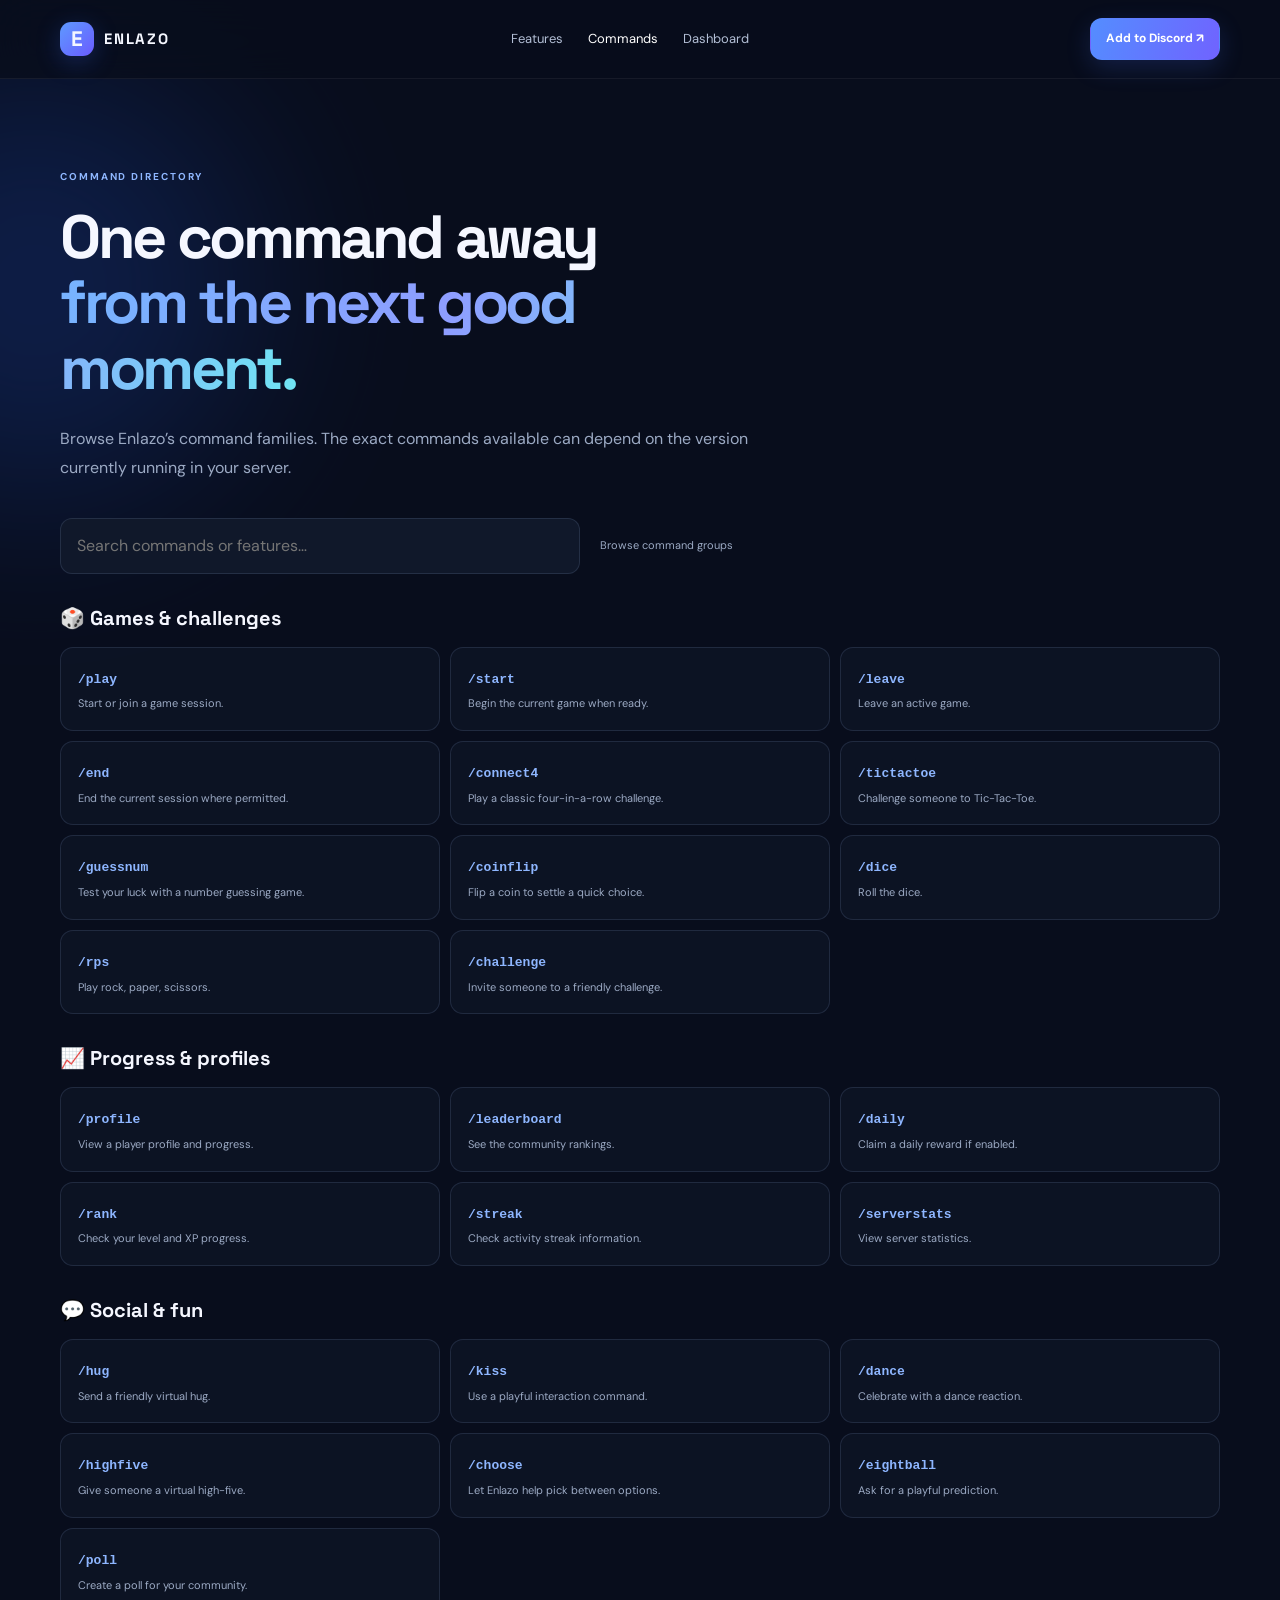
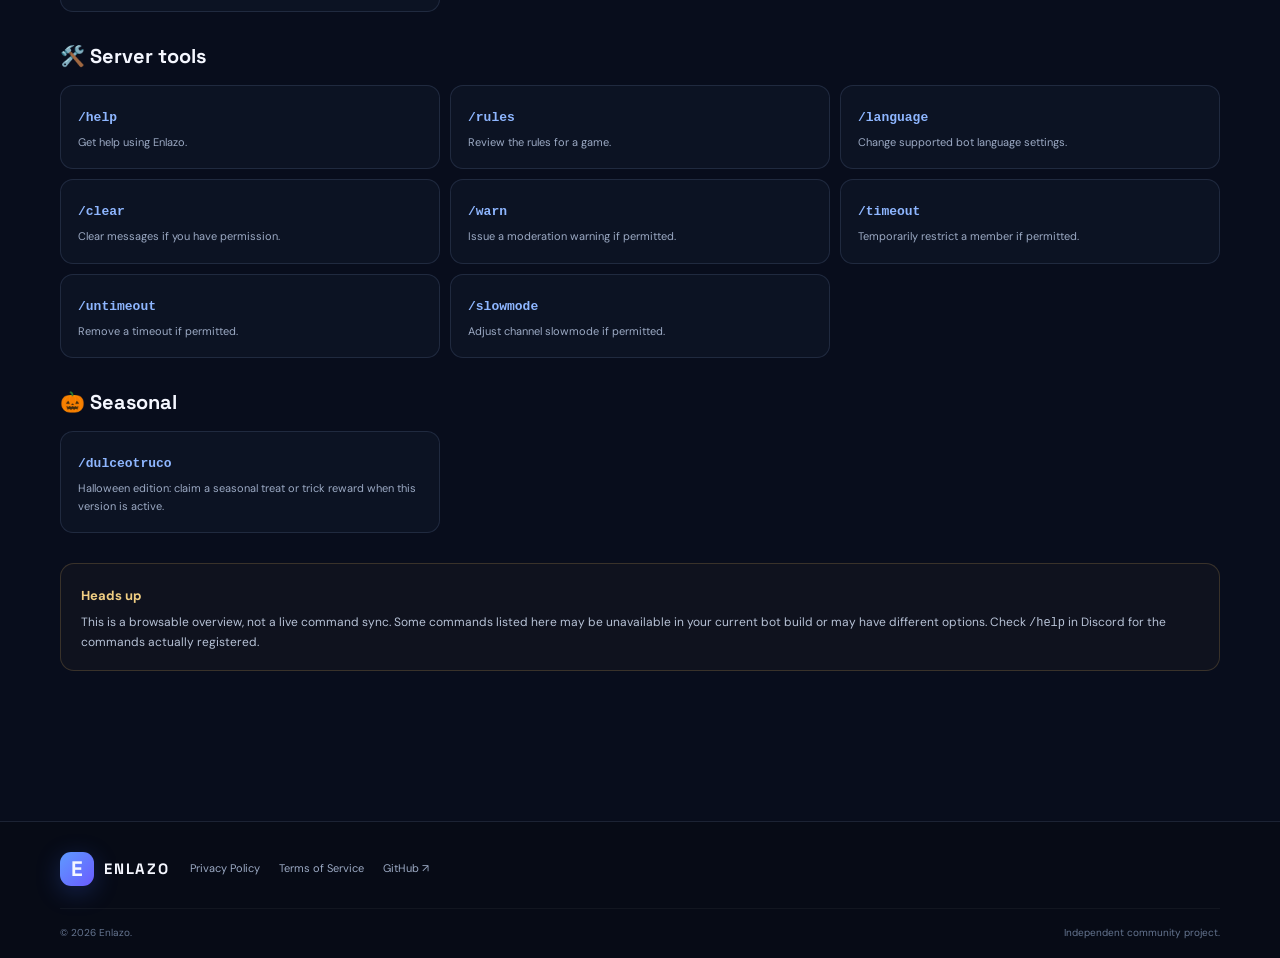
==== commands.html @ e7d352b8 "Add Enlazo website" ====
<!doctype html><html lang="en"><head><meta charset="utf-8"><meta name="viewport" content="width=device-width,initial-scale=1"><meta name="theme-color" content="#080d1c"><title>Commands — Enlazo</title><link rel="stylesheet" href="assets/style.css"></head><body><div class="ambient ambient-one"></div><header class="nav-wrap"><nav class="nav container"><a class="brand" href="index.html"><span class="brand-mark">E</span><span>ENLAZO</span></a><button class="mobile-menu" aria-label="Toggle navigation">☰</button><div class="nav-links"><a href="index.html#features">Features</a><a class="active" href="commands.html">Commands</a><a href="dashboard.html">Dashboard</a></div><div class="nav-actions"><a class="button button-small button-primary" href="https://discord.com/oauth2/authorize?client_id=1558587255726276730&scope=bot%20applications.commands" target="_blank" rel="noreferrer">Add to Discord ↗</a></div></nav></header><main class="container page-main"><div class="eyebrow">COMMAND DIRECTORY</div><h1>One command away<br><span class="gradient-text">from the next good moment.</span></h1><p class="page-lead">Browse Enlazo’s command families. The exact commands available can depend on the version currently running in your server.</p><div class="search-row"><input id="commandSearch" type="search" placeholder="Search commands or features…" aria-label="Search commands"><span id="commandCount" class="muted">Browse command groups</span></div><div class="command-groups" id="commandGroups"><section class="command-group"><h2>🎲 Games & challenges</h2><div class="command-list"><article class="command-item" data-search="play start multiplayer game"><code>/play</code><p>Start or join a game session.</p></article><article class="command-item" data-search="start game"><code>/start</code><p>Begin the current game when ready.</p></article><article class="command-item" data-search="leave exit game"><code>/leave</code><p>Leave an active game.</p></article><article class="command-item" data-search="end stop game"><code>/end</code><p>End the current session where permitted.</p></article><article class="command-item" data-search="connect4 four in a row"><code>/connect4</code><p>Play a classic four-in-a-row challenge.</p></article><article class="command-item" data-search="tictactoe tic tac toe noughts crosses"><code>/tictactoe</code><p>Challenge someone to Tic-Tac-Toe.</p></article><article class="command-item" data-search="guessnum number guessing"><code>/guessnum</code><p>Test your luck with a number guessing game.</p></article><article class="command-item" data-search="coinflip coin heads tails"><code>/coinflip</code><p>Flip a coin to settle a quick choice.</p></article><article class="command-item" data-search="dice roll"><code>/dice</code><p>Roll the dice.</p></article><article class="command-item" data-search="rps rock paper scissors"><code>/rps</code><p>Play rock, paper, scissors.</p></article><article class="command-item" data-search="challenge friend"><code>/challenge</code><p>Invite someone to a friendly challenge.</p></article></div></section><section class="command-group"><h2>📈 Progress & profiles</h2><div class="command-list"><article class="command-item" data-search="profile stats"><code>/profile</code><p>View a player profile and progress.</p></article><article class="command-item" data-search="leaderboard ranking"><code>/leaderboard</code><p>See the community rankings.</p></article><article class="command-item" data-search="daily reward xp"><code>/daily</code><p>Claim a daily reward if enabled.</p></article><article class="command-item" data-search="rank level xp"><code>/rank</code><p>Check your level and XP progress.</p></article><article class="command-item" data-search="streak consecutive days"><code>/streak</code><p>Check activity streak information.</p></article><article class="command-item" data-search="serverstats server statistics"><code>/serverstats</code><p>View server statistics.</p></article></div></section><section class="command-group"><h2>💬 Social & fun</h2><div class="command-list"><article class="command-item" data-search="hug embrace"><code>/hug</code><p>Send a friendly virtual hug.</p></article><article class="command-item" data-search="kiss roleplay"><code>/kiss</code><p>Use a playful interaction command.</p></article><article class="command-item" data-search="dance"><code>/dance</code><p>Celebrate with a dance reaction.</p></article><article class="command-item" data-search="highfive high five"><code>/highfive</code><p>Give someone a virtual high-five.</p></article><article class="command-item" data-search="choose choice decision"><code>/choose</code><p>Let Enlazo help pick between options.</p></article><article class="command-item" data-search="eightball prediction"><code>/eightball</code><p>Ask for a playful prediction.</p></article><article class="command-item" data-search="poll vote"><code>/poll</code><p>Create a poll for your community.</p></article></div></section><section class="command-group"><h2>🛠️ Server tools</h2><div class="command-list"><article class="command-item" data-search="help commands"><code>/help</code><p>Get help using Enlazo.</p></article><article class="command-item" data-search="rules game rules"><code>/rules</code><p>Review the rules for a game.</p></article><article class="command-item" data-search="language idioma translation"><code>/language</code><p>Change supported bot language settings.</p></article><article class="command-item" data-search="clear delete messages moderation"><code>/clear</code><p>Clear messages if you have permission.</p></article><article class="command-item" data-search="warn warning moderation"><code>/warn</code><p>Issue a moderation warning if permitted.</p></article><article class="command-item" data-search="timeout moderation member"><code>/timeout</code><p>Temporarily restrict a member if permitted.</p></article><article class="command-item" data-search="untimeout moderation member"><code>/untimeout</code><p>Remove a timeout if permitted.</p></article><article class="command-item" data-search="slowmode channel"><code>/slowmode</code><p>Adjust channel slowmode if permitted.</p></article></div></section><section class="command-group"><h2>🎃 Seasonal</h2><div class="command-list"><article class="command-item" data-search="dulceotruco halloween seasonal reward streak"><code>/dulceotruco</code><p>Halloween edition: claim a seasonal treat or trick reward when this version is active.</p></article></div></section></div><div class="notice-box"><strong>Heads up</strong><p>This is a browsable overview, not a live command sync. Some commands listed here may be unavailable in your current bot build or may have different options. Check <code>/help</code> in Discord for the commands actually registered.</p></div></main><footer class="footer"><div class="container footer-main"><a class="brand" href="index.html"><span class="brand-mark">E</span><span>ENLAZO</span></a><div class="footer-links"><a href="privacy.html">Privacy Policy</a><a href="terms.html">Terms of Service</a><a href="https://github.com/derekelinasano2709-ops/EnlazoBot">GitHub ↗</a></div></div><div class="container footer-bottom"><span>© <span id="year"></span> Enlazo.</span><span>Independent community project.</span></div></footer><script src="assets/app.js"></script><script>const search=document.getElementById('commandSearch');const items=[...document.querySelectorAll('.command-item')];const count=document.getElementById('commandCount');function filter(){const q=search.value.toLowerCase().trim();let n=0;items.forEach(el=>{const show=(el.innerText+' '+el.dataset.search).toLowerCase().includes(q);el.hidden=!show;if(show)n++});document.querySelectorAll('.command-group').forEach(g=>g.hidden=!g.querySelector('.command-item:not([hidden])'));count.textContent=q?`${n} matching commands`:'Browse command groups'}search.addEventListener('input',filter);filter();</script></body></html>
---- assets/style.css ----
@import url('https://fonts.googleapis.com/css2?family=DM+Sans:wght@400;500;600;700&family=Space+Grotesk:wght@400;500;600;700&display=swap');
:root{--bg:#080d1c;--panel:#0f172b;--panel2:#121d35;--text:#f5f7ff;--muted:#9caac4;--blue:#568cff;--cyan:#65e1f5;--line:rgba(158,184,235,.14);--radius:22px}*{box-sizing:border-box}html{scroll-behavior:smooth}body{margin:0;background:var(--bg);color:var(--text);font-family:'DM Sans',sans-serif;line-height:1.6;overflow-x:hidden}a{color:inherit;text-decoration:none}button,input,select{font:inherit}.container{width:min(1160px,calc(100% - 40px));margin:auto}.ambient{position:absolute;z-index:-1;pointer-events:none;filter:blur(95px);opacity:.22;border-radius:50%}.ambient-one{width:430px;height:430px;background:#2358dc;top:70px;left:-180px}.ambient-two{width:360px;height:360px;background:#5a27c9;top:500px;right:-170px}.nav-wrap{position:sticky;top:0;z-index:10;background:rgba(8,13,28,.78);backdrop-filter:blur(20px);border-bottom:1px solid rgba(255,255,255,.06)}.nav{height:78px;display:flex;align-items:center;justify-content:space-between;gap:25px}.brand{display:inline-flex;align-items:center;gap:10px;font-family:'Space Grotesk',sans-serif;font-weight:700;letter-spacing:.12em;font-size:15px}.brand-mark{display:grid;place-items:center;width:34px;height:34px;border-radius:11px;background:linear-gradient(135deg,#5e9aff,#6a5bff);box-shadow:0 6px 24px #416dff40;font-size:21px;letter-spacing:0}.nav-links,.nav-actions{display:flex;align-items:center;gap:25px}.nav-links a{font-size:13px;color:#b3bfd6;transition:.2s}.nav-links a:hover,.nav-links a.active{color:white}.nav-actions{gap:12px}.nav-actions select{background:#111a2e;color:white;border:1px solid var(--line);border-radius:9px;padding:8px}.mobile-menu{display:none;background:transparent;color:white;border:0;font-size:23px}.button{display:inline-flex;align-items:center;justify-content:center;gap:8px;font-weight:700;border-radius:12px;transition:transform .2s,box-shadow .2s;border:1px solid transparent}.button:hover{transform:translateY(-2px)}.button-primary{background:linear-gradient(110deg,#548dff,#7063ff);box-shadow:0 8px 25px #436dff30;color:white}.button-primary:hover{box-shadow:0 12px 32px #436dff55}.button-ghost{border-color:#384761;color:#e7edff;background:#10182a}.button-small{font-size:12px;padding:10px 15px}.button-large{padding:14px 20px;font-size:14px}.hero{min-height:650px;display:grid;grid-template-columns:1fr 1fr;align-items:center;gap:50px;padding-top:70px;padding-bottom:75px}.eyebrow{display:flex;align-items:center;gap:9px;color:#8fb7ff;font-size:10px;font-weight:700;letter-spacing:.19em;margin-bottom:20px}.pulse{width:7px;height:7px;background:#6ce3c0;border-radius:50%;box-shadow:0 0 0 5px #6ce3c018}.hero h1,.page-main h1{font-family:'Space Grotesk',sans-serif;font-size:clamp(43px,5.1vw,68px);line-height:1.07;letter-spacing:-.055em;margin:0 0 23px;max-width:650px}.gradient-text{background:linear-gradient(100deg,#78b3ff 5%,#8e9dff 52%,#70e5f3);-webkit-background-clip:text;background-clip:text;color:transparent}.hero-text,.section-heading>p,.showcase p,.page-lead{color:var(--muted);font-size:16px;line-height:1.85;max-width:520px}.hero-actions{display:flex;gap:12px;flex-wrap:wrap;margin-top:29px}.hero-note{display:flex;align-items:center;gap:9px;color:#aab7ce;font-size:12px;margin-top:22px}.mini-check{display:grid;place-items:center;border-radius:50%;width:19px;height:19px;color:#7de8cb;background:#7de8cb19}.hero-visual{position:relative;min-height:450px;display:grid;place-items:center}.orbit{position:absolute;border:1px solid #83a7ff15;border-radius:50%;transform:rotate(-22deg)}.orbit-a{width:440px;height:330px}.orbit-b{width:500px;height:390px;transform:rotate(35deg)}.hero-card{position:relative;width:min(100%,420px);background:linear-gradient(145deg,#17233c,#0d1426 75%);border:1px solid #8baeff2c;border-radius:24px;padding:21px;box-shadow:0 28px 100px #0007,0 0 60px #3768ff14;transform:rotate(1.5deg)}.card-top{display:flex;gap:5px;align-items:center;border-bottom:1px solid var(--line);padding-bottom:15px}.tiny-dot{width:6px;height:6px;background:#5b6c8c;border-radius:50%}.card-label{margin-left:auto;color:#7587a8;font-size:8px;letter-spacing:.12em}.avatar-row{display:flex;align-items:center;gap:12px;margin:20px 0}.bot-avatar{width:49px;height:49px;display:grid;place-items:center;background:linear-gradient(135deg,#4e8dff,#7b66ff);border-radius:16px;font-family:'Space Grotesk';font-weight:700;font-size:25px;position:relative;box-shadow:0 8px 24px #3f69f34d}.online-dot{position:absolute;right:-2px;bottom:-2px;width:12px;height:12px;border-radius:50%;background:#66e1b7;border:3px solid #142039}.bot-name{font-weight:700}.verified{display:inline-grid;place-items:center;border-radius:50%;background:#5897ff;width:14px;height:14px;font-size:9px}.muted{color:var(--muted)}.avatar-row .muted{font-size:11px}.status-pill{margin-left:auto;border:1px solid #65e0bd38;color:#74e3bf;background:#65e0bd0c;padding:4px 8px;border-radius:7px;font-size:8px;font-weight:700;letter-spacing:.08em}.stats-grid{display:grid;grid-template-columns:repeat(3,1fr);gap:8px}.stat-tile{padding:13px 10px;background:#ffffff06;border:1px solid #ffffff09;border-radius:13px;display:flex;flex-direction:column;gap:3px}.stat-icon{color:#80b3ff;font-size:17px}.stat-tile strong{font-size:12px}.stat-tile small{font-size:9px;color:#8798b8}.progress-head{display:flex;justify-content:space-between;font-size:10px;color:#a5b3ce;margin:20px 0 8px}.progress{height:5px;border-radius:9px;background:#26334e;overflow:hidden}.progress span{display:block;width:72%;height:100%;border-radius:9px;background:linear-gradient(90deg,#5c94ff,#79e0f4)}.fake-message{display:flex;gap:10px;background:#070d1a8c;border-radius:12px;padding:12px;margin-top:19px}.message-avatar{width:25px;height:25px;border-radius:8px;display:grid;place-items:center;background:#584fc4;font-size:11px}.fake-message b{font-size:10px}.fake-message small{color:#7f90af;font-size:10px}.fake-message p{margin:3px 0 0;font-size:11px;color:#b8c6df}.card-footer{font-size:8px;color:#647593;margin-top:12px}.float-chip{position:absolute;padding:10px 14px;border:1px solid #8fb0ff29;border-radius:12px;background:#121c32;box-shadow:0 12px 30px #0004;font-size:11px;font-weight:600}.chip-one{top:65px;right:0}.chip-two{bottom:55px;left:0}.trust-strip{display:grid;grid-template-columns:repeat(3,1fr);border-top:1px solid var(--line);border-bottom:1px solid var(--line);padding:24px 0;margin-bottom:95px}.trust-strip>div{display:flex;flex-direction:column;align-items:center;gap:2px;border-right:1px solid var(--line)}.trust-strip>div:last-child{border:0}.trust-strip strong{font-size:13px}.trust-strip span{font-size:11px;color:var(--muted)}.section{padding:20px 0 100px}.section-heading{text-align:center;max-width:650px;margin:0 auto 44px}.section-heading .eyebrow{justify-content:center}.section-heading h2,.showcase h2,.cta-panel h2{font-family:'Space Grotesk',sans-serif;font-size:clamp(35px,4vw,49px);letter-spacing:-.045em;line-height:1.15;margin:0 0 18px}.section-heading>p{margin:0 auto}.feature-grid{display:grid;grid-template-columns:repeat(3,1fr);gap:15px}.feature-card{padding:25px 23px 24px;border-radius:18px;border:1px solid var(--line);background:linear-gradient(140deg,#111b30d9,#0d1425d9);min-height:225px;transition:transform .25s,border-color .25s}.feature-card:hover{transform:translateY(-4px);border-color:#719aff55}.feature-icon{width:42px;height:42px;display:grid;place-items:center;border-radius:13px;font-size:22px;margin-bottom:20px}.feature-icon.blue{background:#528cff20;color:#7fb2ff}.feature-icon.violet{background:#8a68ff20;color:#a99aff}.feature-icon.cyan{background:#55dbe620;color:#70e7f0}.feature-icon.pink{background:#ed6cbf20;color:#ff8fd2}.feature-icon.gold{background:#eebd5720;color:#f5d078}.feature-icon.orange{background:#ff925b20;color:#ffb183}.feature-card h3{margin:0 0 8px;font-size:16px}.feature-card p{color:var(--muted);font-size:12px;line-height:1.8;margin:0 0 18px}.tag{font-size:8px;font-weight:700;letter-spacing:.15em;color:#7fa8ff}.showcase{border-top:1px solid #ffffff08;border-bottom:1px solid #ffffff08;background:linear-gradient(110deg,#101a2e80,#11172b80);padding:90px 0}.showcase-inner{display:grid;grid-template-columns:1fr .85fr;gap:80px;align-items:center}.showcase p{font-size:14px}.text-link{color:#8cb5ff;font-weight:700;font-size:13px;display:inline-flex;gap:12px;align-items:center;margin-top:13px}.text-link span{font-size:20px}.leaderboard-card{padding:24px;background:linear-gradient(145deg,#17233a,#0d1426);border:1px solid var(--line);border-radius:20px;box-shadow:0 30px 80px #0003}.leaderboard-title{display:flex;justify-content:space-between;align-items:center;margin-bottom:18px}.leaderboard-title .muted{font-size:9px;letter-spacing:.12em}.leaderboard-title h3{margin:4px 0 0;font-size:20px}.crown{color:#f4ce76;font-size:25px}.leader-row{display:flex;align-items:center;gap:11px;padding:13px 0;border-top:1px solid var(--line)}.rank{font-size:10px;font-weight:700;width:18px}.rank-gold{color:#f6d177}.rank-silver{color:#bdcce7}.rank-bronze{color:#dba17e}.player-ball{display:grid;place-items:center;width:35px;height:35px;border-radius:12px;font-weight:700}.ball-blue{background:#3876c944;color:#a7caff}.ball-purple{background:#8260d544;color:#d0bfff}.ball-cyan{background:#48b9c344;color:#9bf4fa}.player-info{display:flex;flex-direction:column;flex:1}.player-info b{font-size:12px}.player-info small{font-size:10px;color:var(--muted)}.leader-row>strong{font-size:11px}.preview-label{text-align:center;color:#6f819e;font-size:8px;letter-spacing:.13em;padding-top:15px}.cta-panel{position:relative;overflow:hidden;text-align:center;padding:65px 20px 70px;border-radius:28px;border:1px solid #7da5ff26;background:linear-gradient(135deg,#172746,#10162c 70%);margin-bottom:10px}.cta-glow{position:absolute;width:400px;height:250px;background:#386bff2b;filter:blur(80px);top:-150px;left:calc(50% - 200px)}.cta-panel>*:not(.cta-glow){position:relative}.cta-panel .eyebrow{justify-content:center}.cta-panel h2{font-size:clamp(37px,4vw,50px)}.cta-panel p{color:var(--muted);font-size:13px}.centered{justify-content:center}.footer{margin-top:50px;border-top:1px solid var(--line);padding:30px 0 20px;background:#070b16}.footer-main{display:flex;align-items:center;gap:20px}.footer-main>p{color:var(--muted);font-size:12px;margin-right:auto}.footer-links{display:flex;flex-wrap:wrap;gap:19px}.footer-links a{font-size:11px;color:#9caac4}.footer-links a:hover{color:white}.footer-bottom{display:flex;justify-content:space-between;gap:15px;border-top:1px solid #ffffff0b;margin-top:22px;padding-top:16px;color:#657590;font-size:10px}.page-main{padding-top:90px;padding-bottom:100px;min-height:70vh}.page-main h1{font-size:clamp(42px,5vw,61px)}.page-lead{max-width:700px;margin:0 0 35px}.search-row{display:flex;align-items:center;gap:20px;margin-bottom:28px}.search-row input{flex:1;max-width:520px;padding:14px 16px;border-radius:12px;border:1px solid var(--line);background:#10182a;color:white;outline:none}.search-row input:focus{border-color:#6896ff}.search-row span{font-size:11px}.command-group{margin:28px 0}.command-group h2{font-family:'Space Grotesk';font-size:20px;margin-bottom:13px}.command-list{display:grid;grid-template-columns:repeat(3,1fr);gap:10px}.command-item{padding:17px;border-radius:13px;border:1px solid var(--line);background:#10182a9c}.command-item[hidden],.command-group[hidden]{display:none}.command-item code{color:#8eb6ff;font-size:13px;font-weight:700}.command-item p{font-size:11px;color:var(--muted);margin:5px 0 0}.notice-box{border:1px solid #e6bb6730;background:#e6bb6708;border-radius:14px;padding:18px 20px;margin-top:30px}.notice-box strong{font-size:13px;color:#f0ce83}.notice-box p{color:#b7c2d6;font-size:12px;margin:5px 0 0}.dashboard-layout{display:grid;grid-template-columns:250px 1fr;gap:18px;margin-top:35px}.dash-side,.dash-content{background:#0e1729;border:1px solid var(--line);border-radius:18px;padding:20px}.dash-user{display:flex;gap:11px;align-items:center;padding-bottom:22px;border-bottom:1px solid var(--line);margin-bottom:15px}.dash-user b,.dash-user small{display:block}.dash-user b{font-size:12px}.dash-user small{font-size:10px;color:var(--muted)}.small-avatar{width:38px;height:38px;border-radius:12px;font-size:18px}.dash-nav{padding:12px 10px;border-radius:9px;font-size:12px;color:#c4cee2;margin:4px 0}.dash-nav.active{background:#5a8eff20;color:#9bc0ff}.dash-nav span{display:block;font-size:9px;color:#7888a3;margin-left:20px}.dash-welcome{display:flex;justify-content:space-between;gap:15px;align-items:start}.dash-welcome .muted{font-size:9px;letter-spacing:.12em}.dash-welcome h2{font-family:'Space Grotesk';font-size:23px;line-height:1.25;margin:7px 0}.dash-welcome p{font-size:12px;color:var(--muted)}.status-demo{color:#f3cf84;border-color:#f3cf8430;background:#f3cf840c}.dash-metrics{display:grid;grid-template-columns:repeat(3,1fr);gap:10px;margin:24px 0}.metric-card{padding:15px;border:1px solid var(--line);border-radius:12px;background:#ffffff03}.metric-card span,.metric-card small{display:block;color:var(--muted);font-size:10px}.metric-card strong{display:block;font-size:27px;font-family:'Space Grotesk';margin:5px 0}.metric-card small{font-size:9px}.dash-setup{display:flex;gap:16px;align-items:start;padding:22px;border-radius:14px;background:#568cff0b;border:1px solid #568cff28}.setup-icon{display:grid;place-items:center;width:40px;height:40px;flex-shrink:0;border-radius:12px;background:#568cff22;color:#9ec2ff;font-size:20px}.dash-setup h3{margin:0 0 5px;font-size:15px}.dash-setup p{font-size:11px;color:var(--muted);margin:0 0 16px}.dash-setup .button{font-size:11px;padding:10px 13px}.legal-page{padding-top:80px;padding-bottom:100px}.legal-page h1{font-family:'Space Grotesk';font-size:clamp(42px,5vw,58px);line-height:1.1;letter-spacing:-.04em;margin:0}.legal-page .page-lead{font-size:12px}.legal-content{max-width:800px}.legal-content h2{font-family:'Space Grotesk';font-size:19px;margin:34px 0 8px}.legal-content p{font-size:13px;color:#b0bdd3;line-height:1.9}.inline-link{display:inline}.legal-content .notice-box{margin:25px 0}.legal-content .notice-box p{margin-bottom:0}
@media(max-width:900px){.hero{gap:20px}.hero-visual{transform:scale(.94)}.feature-grid{grid-template-columns:repeat(2,1fr)}.showcase-inner{gap:35px}.command-list{grid-template-columns:repeat(2,1fr)}.dashboard-layout{grid-template-columns:1fr}.dash-side{display:grid;grid-template-columns:repeat(2,1fr);gap:4px}.dash-user{grid-column:1/-1}.dash-nav{margin:0}.footer-main{flex-wrap:wrap}.footer-main>p{margin-right:0}.footer-links{width:100%}}
@media(max-width:650px){.container{width:min(100% - 30px,1160px)}.nav{height:68px}.mobile-menu{display:block;margin-left:auto}.nav-links{display:none;position:absolute;top:68px;left:0;right:0;padding:20px;background:#0b1222;border-bottom:1px solid var(--line);flex-direction:column;align-items:start;gap:18px}.nav.menu-open .nav-links{display:flex}.nav-actions{gap:8px}.nav-actions .button{font-size:10px;padding:9px}.nav-actions select{padding:7px}.brand{font-size:13px}.hero{grid-template-columns:1fr;padding-top:65px;gap:5px}.hero h1{font-size:48px}.hero-text{font-size:14px}.hero-visual{min-height:405px;transform:none;margin-top:15px}.hero-card{width:min(100%,390px);padding:17px}.orbit-a{width:330px;height:290px}.orbit-b{width:350px;height:330px}.chip-one{right:-2px;top:30px}.chip-two{left:-3px;bottom:22px}.trust-strip{margin-bottom:65px;padding:20px 0}.trust-strip>div{padding:0 6px;text-align:center}.trust-strip strong{font-size:11px}.trust-strip span{font-size:9px}.section{padding-bottom:70px}.section-heading h2,.showcase h2{font-size:37px}.feature-grid{grid-template-columns:1fr;gap:10px}.feature-card{min-height:0;padding:22px}.showcase{padding:65px 0}.showcase-inner{grid-template-columns:1fr;gap:35px}.cta-panel{padding:48px 17px}.cta-panel h2{font-size:37px}.hero-actions .button{flex:1}.footer-main{align-items:flex-start}.footer-main>p{display:none}.footer-links{gap:12px 18px}.footer-bottom{flex-direction:column;gap:5px}.page-main{padding-top:60px}.page-main h1{font-size:42px}.page-lead{font-size:13px}.command-list{grid-template-columns:1fr}.search-row{align-items:stretch;flex-direction:column;gap:8px}.search-row input{max-width:none}.dash-content,.dash-side{padding:14px}.dash-metrics{grid-template-columns:1fr}.dash-welcome{flex-direction:column}.legal-page{padding-top:60px}.legal-page h1{font-size:43px}}
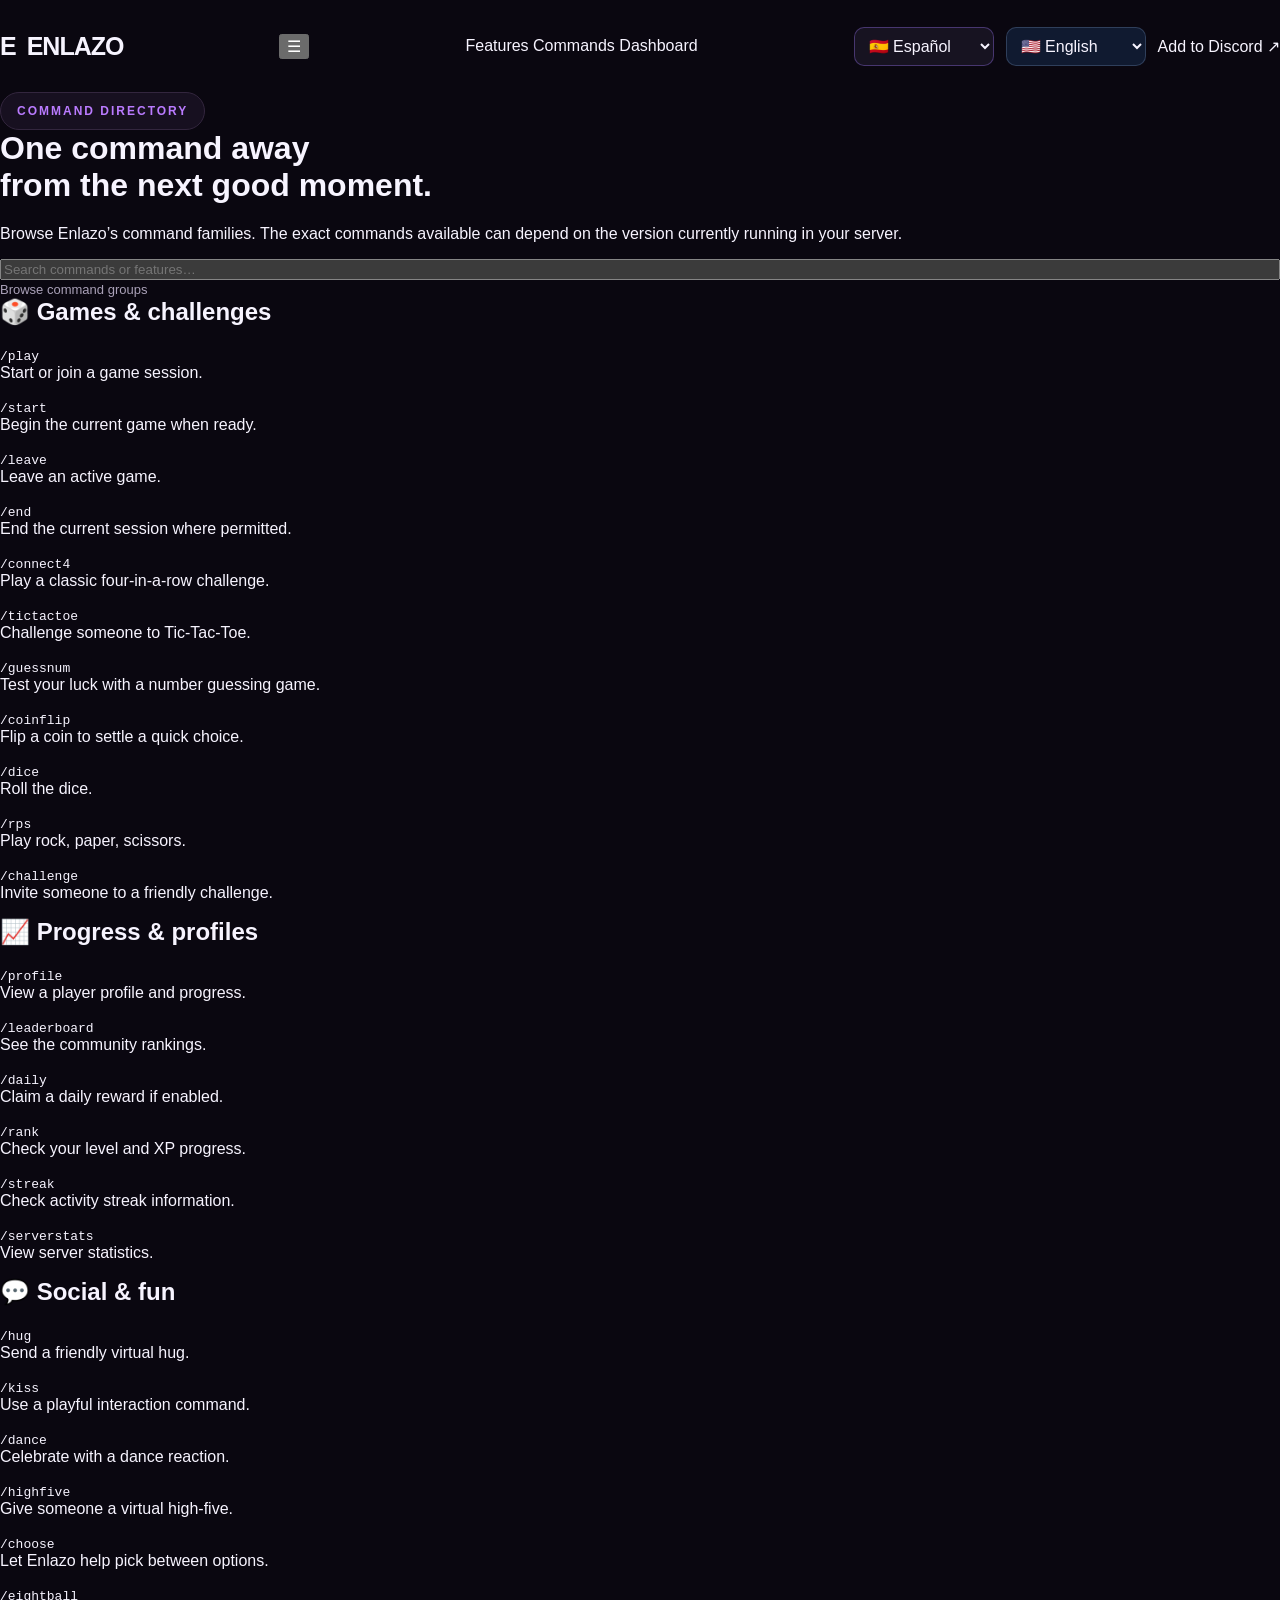
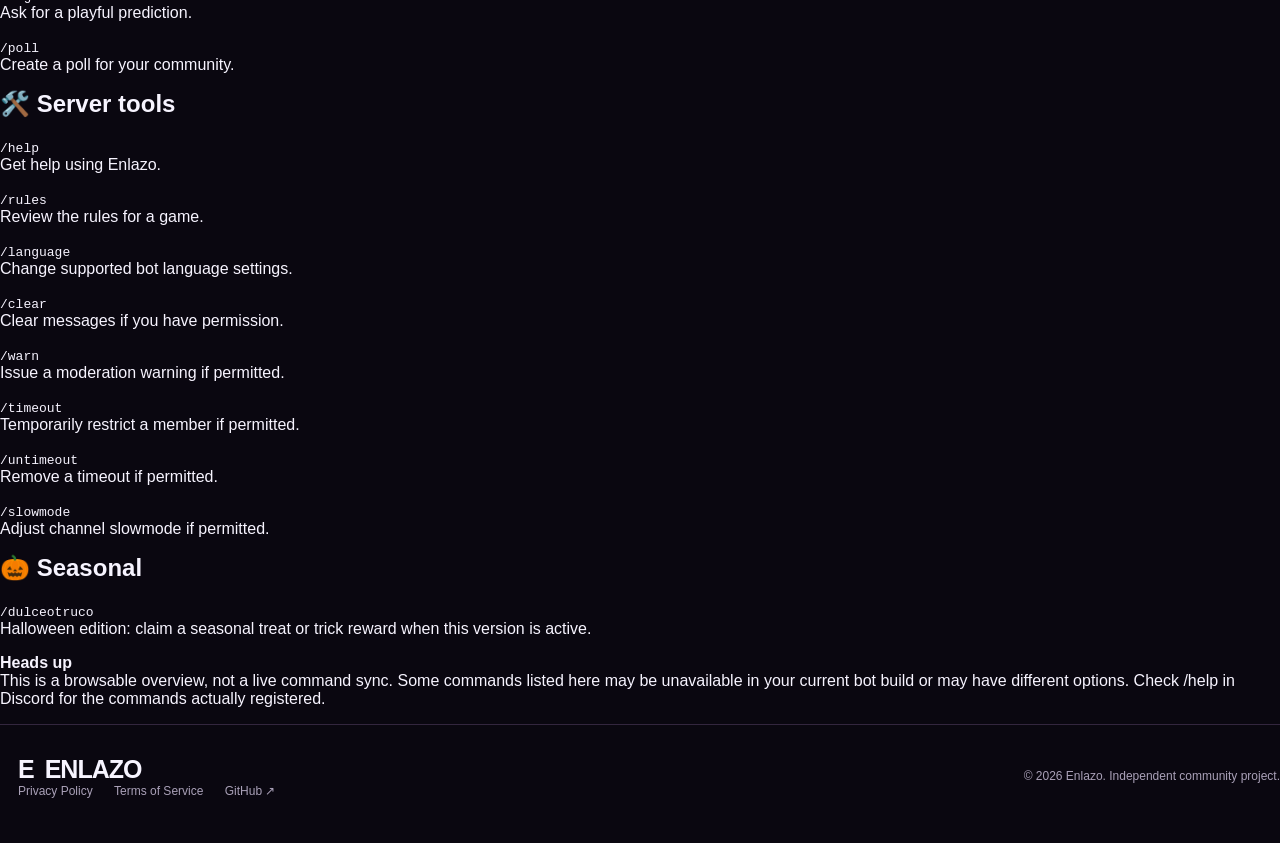
==== commit 185eb1bb: "Update commands.html" ====
--- a/commands.html
+++ b/commands.html
@@ -1 +1,509 @@
-<!doctype html><html lang="en"><head><meta charset="utf-8"><meta name="viewport" content="width=device-width,initial-scale=1"><meta name="theme-color" content="#080d1c"><title>Commands — Enlazo</title><link rel="stylesheet" href="assets/style.css"></head><body><div class="ambient ambient-one"></div><header class="nav-wrap"><nav class="nav container"><a class="brand" href="index.html"><span class="brand-mark">E</span><span>ENLAZO</span></a><button class="mobile-menu" aria-label="Toggle navigation">☰</button><div class="nav-links"><a href="index.html#features">Features</a><a class="active" href="commands.html">Commands</a><a href="dashboard.html">Dashboard</a></div><div class="nav-actions"><a class="button button-small button-primary" href="https://discord.com/oauth2/authorize?client_id=1558587255726276730&scope=bot%20applications.commands" target="_blank" rel="noreferrer">Add to Discord ↗</a></div></nav></header><main class="container page-main"><div class="eyebrow">COMMAND DIRECTORY</div><h1>One command away<br><span class="gradient-text">from the next good moment.</span></h1><p class="page-lead">Browse Enlazo’s command families. The exact commands available can depend on the version currently running in your server.</p><div class="search-row"><input id="commandSearch" type="search" placeholder="Search commands or features…" aria-label="Search commands"><span id="commandCount" class="muted">Browse command groups</span></div><div class="command-groups" id="commandGroups"><section class="command-group"><h2>🎲 Games & challenges</h2><div class="command-list"><article class="command-item" data-search="play start multiplayer game"><code>/play</code><p>Start or join a game session.</p></article><article class="command-item" data-search="start game"><code>/start</code><p>Begin the current game when ready.</p></article><article class="command-item" data-search="leave exit game"><code>/leave</code><p>Leave an active game.</p></article><article class="command-item" data-search="end stop game"><code>/end</code><p>End the current session where permitted.</p></article><article class="command-item" data-search="connect4 four in a row"><code>/connect4</code><p>Play a classic four-in-a-row challenge.</p></article><article class="command-item" data-search="tictactoe tic tac toe noughts crosses"><code>/tictactoe</code><p>Challenge someone to Tic-Tac-Toe.</p></article><article class="command-item" data-search="guessnum number guessing"><code>/guessnum</code><p>Test your luck with a number guessing game.</p></article><article class="command-item" data-search="coinflip coin heads tails"><code>/coinflip</code><p>Flip a coin to settle a quick choice.</p></article><article class="command-item" data-search="dice roll"><code>/dice</code><p>Roll the dice.</p></article><article class="command-item" data-search="rps rock paper scissors"><code>/rps</code><p>Play rock, paper, scissors.</p></article><article class="command-item" data-search="challenge friend"><code>/challenge</code><p>Invite someone to a friendly challenge.</p></article></div></section><section class="command-group"><h2>📈 Progress & profiles</h2><div class="command-list"><article class="command-item" data-search="profile stats"><code>/profile</code><p>View a player profile and progress.</p></article><article class="command-item" data-search="leaderboard ranking"><code>/leaderboard</code><p>See the community rankings.</p></article><article class="command-item" data-search="daily reward xp"><code>/daily</code><p>Claim a daily reward if enabled.</p></article><article class="command-item" data-search="rank level xp"><code>/rank</code><p>Check your level and XP progress.</p></article><article class="command-item" data-search="streak consecutive days"><code>/streak</code><p>Check activity streak information.</p></article><article class="command-item" data-search="serverstats server statistics"><code>/serverstats</code><p>View server statistics.</p></article></div></section><section class="command-group"><h2>💬 Social & fun</h2><div class="command-list"><article class="command-item" data-search="hug embrace"><code>/hug</code><p>Send a friendly virtual hug.</p></article><article class="command-item" data-search="kiss roleplay"><code>/kiss</code><p>Use a playful interaction command.</p></article><article class="command-item" data-search="dance"><code>/dance</code><p>Celebrate with a dance reaction.</p></article><article class="command-item" data-search="highfive high five"><code>/highfive</code><p>Give someone a virtual high-five.</p></article><article class="command-item" data-search="choose choice decision"><code>/choose</code><p>Let Enlazo help pick between options.</p></article><article class="command-item" data-search="eightball prediction"><code>/eightball</code><p>Ask for a playful prediction.</p></article><article class="command-item" data-search="poll vote"><code>/poll</code><p>Create a poll for your community.</p></article></div></section><section class="command-group"><h2>🛠️ Server tools</h2><div class="command-list"><article class="command-item" data-search="help commands"><code>/help</code><p>Get help using Enlazo.</p></article><article class="command-item" data-search="rules game rules"><code>/rules</code><p>Review the rules for a game.</p></article><article class="command-item" data-search="language idioma translation"><code>/language</code><p>Change supported bot language settings.</p></article><article class="command-item" data-search="clear delete messages moderation"><code>/clear</code><p>Clear messages if you have permission.</p></article><article class="command-item" data-search="warn warning moderation"><code>/warn</code><p>Issue a moderation warning if permitted.</p></article><article class="command-item" data-search="timeout moderation member"><code>/timeout</code><p>Temporarily restrict a member if permitted.</p></article><article class="command-item" data-search="untimeout moderation member"><code>/untimeout</code><p>Remove a timeout if permitted.</p></article><article class="command-item" data-search="slowmode channel"><code>/slowmode</code><p>Adjust channel slowmode if permitted.</p></article></div></section><section class="command-group"><h2>🎃 Seasonal</h2><div class="command-list"><article class="command-item" data-search="dulceotruco halloween seasonal reward streak"><code>/dulceotruco</code><p>Halloween edition: claim a seasonal treat or trick reward when this version is active.</p></article></div></section></div><div class="notice-box"><strong>Heads up</strong><p>This is a browsable overview, not a live command sync. Some commands listed here may be unavailable in your current bot build or may have different options. Check <code>/help</code> in Discord for the commands actually registered.</p></div></main><footer class="footer"><div class="container footer-main"><a class="brand" href="index.html"><span class="brand-mark">E</span><span>ENLAZO</span></a><div class="footer-links"><a href="privacy.html">Privacy Policy</a><a href="terms.html">Terms of Service</a><a href="https://github.com/derekelinasano2709-ops/EnlazoBot">GitHub ↗</a></div></div><div class="container footer-bottom"><span>© <span id="year"></span> Enlazo.</span><span>Independent community project.</span></div></footer><script src="assets/app.js"></script><script>const search=document.getElementById('commandSearch');const items=[...document.querySelectorAll('.command-item')];const count=document.getElementById('commandCount');function filter(){const q=search.value.toLowerCase().trim();let n=0;items.forEach(el=>{const show=(el.innerText+' '+el.dataset.search).toLowerCase().includes(q);el.hidden=!show;if(show)n++});document.querySelectorAll('.command-group').forEach(g=>g.hidden=!g.querySelector('.command-item:not([hidden])'));count.textContent=q?`${n} matching commands`:'Browse command groups'}search.addEventListener('input',filter);filter();</script></body></html>
+<!doctype html>
+<html lang="en">
+<head>
+  <meta charset="utf-8">
+  <meta name="viewport" content="width=device-width, initial-scale=1">
+  <meta name="theme-color" content="#080d1c">
+  <meta name="description" content="Explore Enlazo's command directory for games, player profiles, community activities, and server tools.">
+  <title>Commands — Enlazo</title>
+  <link rel="stylesheet" href="assets/style.css">
+  <style>
+    .language-select {
+      appearance: auto;
+      color: var(--text, #f4f7ff);
+      background: var(--card, #101a30);
+      border: 1px solid rgba(140, 170, 220, .25);
+      border-radius: 10px;
+      padding: 9px 10px;
+      font: inherit;
+      max-width: 145px;
+    }
+    .command-item[hidden],
+    .command-group[hidden] {
+      display: none !important;
+    }
+    .search-row input {
+      min-width: 0;
+      width: 100%;
+    }
+    .command-item code {
+      white-space: nowrap;
+    }
+    @media (max-width: 560px) {
+      .search-row {
+        align-items: stretch;
+        flex-direction: column;
+      }
+      .language-select {
+        max-width: 100%;
+      }
+    }
+  </style>
+</head>
+<body>
+  <div class="ambient ambient-one"></div>
+
+  <header class="nav-wrap">
+    <nav class="nav container">
+      <a class="brand" href="index.html" aria-label="Enlazo home">
+        <span class="brand-mark">E</span>
+        <span>ENLAZO</span>
+      </a>
+
+      <button class="mobile-menu" type="button" aria-label="Toggle navigation" aria-expanded="false">☰</button>
+
+      <div class="nav-links">
+        <a href="index.html#features" data-i18n="navFeatures">Features</a>
+        <a class="active" href="commands.html" data-i18n="navCommands">Commands</a>
+        <a href="dashboard.html" data-i18n="navDashboard">Dashboard</a>
+      </div>
+
+      <div class="nav-actions">
+        <select id="languageSelect" class="language-select" aria-label="Select language">
+          <option value="en">🇺🇸 English</option>
+          <option value="es">🇲🇽 Español</option>
+          <option value="pt">🇧🇷 Português</option>
+          <option value="fr">🇫🇷 Français</option>
+          <option value="zh">🇨🇳 中文</option>
+        </select>
+        <a class="button button-small button-primary"
+           href="https://discord.com/oauth2/authorize?client_id=1558587255726276730&amp;scope=bot%20applications.commands"
+           target="_blank" rel="noopener noreferrer" data-i18n="invite">
+          Add to Discord ↗
+        </a>
+      </div>
+    </nav>
+  </header>
+
+  <main class="container page-main">
+    <div class="eyebrow" data-i18n="eyebrow">COMMAND DIRECTORY</div>
+
+    <h1>
+      <span data-i18n="headline1">One command away</span><br>
+      <span class="gradient-text" data-i18n="headline2">from the next good moment.</span>
+    </h1>
+
+    <p class="page-lead" data-i18n="lead">
+      Browse Enlazo’s command families. The exact commands available can depend on the version currently running in your server.
+    </p>
+
+    <div class="search-row">
+      <input
+        id="commandSearch"
+        type="search"
+        placeholder="Search commands or features…"
+        aria-label="Search commands"
+        autocomplete="off"
+      >
+      <span id="commandCount" class="muted" aria-live="polite">Browse command groups</span>
+    </div>
+
+    <div class="command-groups" id="commandGroups">
+
+      <section class="command-group">
+        <h2 data-i18n="games">🎲 Games &amp; challenges</h2>
+        <div class="command-list">
+          <article class="command-item" data-search="play start multiplayer game">
+            <code>/play</code><p data-i18n="play">Start or join a game session.</p>
+          </article>
+          <article class="command-item" data-search="start game">
+            <code>/start</code><p data-i18n="start">Begin the current game when ready.</p>
+          </article>
+          <article class="command-item" data-search="leave exit game">
+            <code>/leave</code><p data-i18n="leave">Leave an active game.</p>
+          </article>
+          <article class="command-item" data-search="end stop game">
+            <code>/end</code><p data-i18n="end">End the current session where permitted.</p>
+          </article>
+          <article class="command-item" data-search="connect4 four in a row">
+            <code>/connect4</code><p data-i18n="connect4">Play a classic four-in-a-row challenge.</p>
+          </article>
+          <article class="command-item" data-search="tictactoe tic tac toe noughts crosses">
+            <code>/tictactoe</code><p data-i18n="tictactoe">Challenge someone to Tic-Tac-Toe.</p>
+          </article>
+          <article class="command-item" data-search="guessnum number guessing">
+            <code>/guessnum</code><p data-i18n="guessnum">Test your luck with a number guessing game.</p>
+          </article>
+          <article class="command-item" data-search="coinflip coin heads tails">
+            <code>/coinflip</code><p data-i18n="coinflip">Flip a coin to settle a quick choice.</p>
+          </article>
+          <article class="command-item" data-search="dice roll">
+            <code>/dice</code><p data-i18n="dice">Roll the dice.</p>
+          </article>
+          <article class="command-item" data-search="rps rock paper scissors">
+            <code>/rps</code><p data-i18n="rps">Play rock, paper, scissors.</p>
+          </article>
+          <article class="command-item" data-search="challenge friend">
+            <code>/challenge</code><p data-i18n="challenge">Invite someone to a friendly challenge.</p>
+          </article>
+        </div>
+      </section>
+
+      <section class="command-group">
+        <h2 data-i18n="progress">📈 Progress &amp; profiles</h2>
+        <div class="command-list">
+          <article class="command-item" data-search="profile stats">
+            <code>/profile</code><p data-i18n="profile">View a player profile and progress.</p>
+          </article>
+          <article class="command-item" data-search="leaderboard ranking">
+            <code>/leaderboard</code><p data-i18n="leaderboard">See the community rankings.</p>
+          </article>
+          <article class="command-item" data-search="daily reward xp">
+            <code>/daily</code><p data-i18n="daily">Claim a daily reward if enabled.</p>
+          </article>
+          <article class="command-item" data-search="rank level xp">
+            <code>/rank</code><p data-i18n="rank">Check your level and XP progress.</p>
+          </article>
+          <article class="command-item" data-search="streak consecutive days">
+            <code>/streak</code><p data-i18n="streak">Check activity streak information.</p>
+          </article>
+          <article class="command-item" data-search="serverstats server statistics">
+            <code>/serverstats</code><p data-i18n="serverstats">View server statistics.</p>
+          </article>
+        </div>
+      </section>
+
+      <section class="command-group">
+        <h2 data-i18n="social">💬 Social &amp; fun</h2>
+        <div class="command-list">
+          <article class="command-item" data-search="hug embrace">
+            <code>/hug</code><p data-i18n="hug">Send a friendly virtual hug.</p>
+          </article>
+          <article class="command-item" data-search="kiss playful interaction">
+            <code>/kiss</code><p data-i18n="kiss">Use a playful interaction command.</p>
+          </article>
+          <article class="command-item" data-search="dance">
+            <code>/dance</code><p data-i18n="dance">Celebrate with a dance reaction.</p>
+          </article>
+          <article class="command-item" data-search="highfive high five">
+            <code>/highfive</code><p data-i18n="highfive">Give someone a virtual high-five.</p>
+          </article>
+          <article class="command-item" data-search="choose choice decision">
+            <code>/choose</code><p data-i18n="choose">Let Enlazo help pick between options.</p>
+          </article>
+          <article class="command-item" data-search="eightball prediction">
+            <code>/eightball</code><p data-i18n="eightball">Ask for a playful prediction.</p>
+          </article>
+          <article class="command-item" data-search="poll vote">
+            <code>/poll</code><p data-i18n="poll">Create a poll for your community.</p>
+          </article>
+        </div>
+      </section>
+
+      <section class="command-group">
+        <h2 data-i18n="tools">🛠️ Server tools</h2>
+        <div class="command-list">
+          <article class="command-item" data-search="help commands">
+            <code>/help</code><p data-i18n="help">Get help using Enlazo.</p>
+          </article>
+          <article class="command-item" data-search="rules game rules">
+            <code>/rules</code><p data-i18n="rules">Review the rules for a game.</p>
+          </article>
+          <article class="command-item" data-search="language idioma translation">
+            <code>/language</code><p data-i18n="language">Change supported bot language settings.</p>
+          </article>
+          <article class="command-item" data-search="clear delete messages moderation">
+            <code>/clear</code><p data-i18n="clear">Clear messages if you have permission.</p>
+          </article>
+          <article class="command-item" data-search="warn warning moderation">
+            <code>/warn</code><p data-i18n="warn">Issue a moderation warning if permitted.</p>
+          </article>
+          <article class="command-item" data-search="timeout moderation member">
+            <code>/timeout</code><p data-i18n="timeout">Temporarily restrict a member if permitted.</p>
+          </article>
+          <article class="command-item" data-search="untimeout moderation member">
+            <code>/untimeout</code><p data-i18n="untimeout">Remove a timeout if permitted.</p>
+          </article>
+          <article class="command-item" data-search="slowmode channel">
+            <code>/slowmode</code><p data-i18n="slowmode">Adjust channel slowmode if permitted.</p>
+          </article>
+        </div>
+      </section>
+
+      <section class="command-group">
+        <h2 data-i18n="seasonal">🎃 Seasonal</h2>
+        <div class="command-list">
+          <article class="command-item" data-search="dulceotruco halloween seasonal reward streak">
+            <code>/dulceotruco</code>
+            <p data-i18n="dulceotruco">Halloween edition: claim a seasonal treat or trick reward when this version is active.</p>
+          </article>
+        </div>
+      </section>
+
+    </div>
+
+    <div class="notice-box">
+      <strong data-i18n="noticeTitle">Heads up</strong>
+      <p data-i18n="notice">
+        This is a browsable overview, not a live command sync. Some commands listed here may be unavailable in your current bot build or may have different options. Check /help in Discord for the commands actually registered.
+      </p>
+    </div>
+  </main>
+
+  <footer class="footer">
+    <div class="container footer-main">
+      <a class="brand" href="index.html">
+        <span class="brand-mark">E</span>
+        <span>ENLAZO</span>
+      </a>
+      <div class="footer-links">
+        <a href="privacy.html" data-i18n="privacy">Privacy Policy</a>
+        <a href="terms.html" data-i18n="terms">Terms of Service</a>
+        <a href="https://github.com/derekelinasano2709-ops/EnlazoBot" target="_blank" rel="noopener noreferrer">GitHub ↗</a>
+      </div>
+    </div>
+    <div class="container footer-bottom">
+      <span>© <span id="year"></span> Enlazo.</span>
+      <span data-i18n="footerNote">Independent community project.</span>
+    </div>
+  </footer>
+
+  <script src="assets/app.js"></script>
+  <script>
+    (() => {
+      const translations = {
+        en: {
+          navFeatures:"Features", navCommands:"Commands", navDashboard:"Dashboard",
+          invite:"Add to Discord ↗", eyebrow:"COMMAND DIRECTORY",
+          headline1:"One command away", headline2:"from the next good moment.",
+          lead:"Browse Enlazo’s command families. The exact commands available can depend on the version currently running in your server.",
+          search:"Search commands or features…", browse:"Browse command groups",
+          matches:n=>`${n} matching commands`,
+          games:"🎲 Games & challenges", progress:"📈 Progress & profiles",
+          social:"💬 Social & fun", tools:"🛠️ Server tools", seasonal:"🎃 Seasonal",
+          play:"Start or join a game session.", start:"Begin the current game when ready.",
+          leave:"Leave an active game.", end:"End the current session where permitted.",
+          connect4:"Play a classic four-in-a-row challenge.", tictactoe:"Challenge someone to Tic-Tac-Toe.",
+          guessnum:"Test your luck with a number guessing game.", coinflip:"Flip a coin to settle a quick choice.",
+          dice:"Roll the dice.", rps:"Play rock, paper, scissors.",
+          challenge:"Invite someone to a friendly challenge.", profile:"View a player profile and progress.",
+          leaderboard:"See the community rankings.", daily:"Claim a daily reward if enabled.",
+          rank:"Check your level and XP progress.", streak:"Check activity streak information.",
+          serverstats:"View server statistics.", hug:"Send a friendly virtual hug.",
+          kiss:"Use a playful interaction command.", dance:"Celebrate with a dance reaction.",
+          highfive:"Give someone a virtual high-five.", choose:"Let Enlazo help pick between options.",
+          eightball:"Ask for a playful prediction.", poll:"Create a poll for your community.",
+          help:"Get help using Enlazo.", rules:"Review the rules for a game.",
+          language:"Change supported bot language settings.", clear:"Clear messages if you have permission.",
+          warn:"Issue a moderation warning if permitted.",
+          timeout:"Temporarily restrict a member if permitted.",
+          untimeout:"Remove a timeout if permitted.", slowmode:"Adjust channel slowmode if permitted.",
+          dulceotruco:"Halloween edition: claim a seasonal treat or trick reward when this version is active.",
+          noticeTitle:"Heads up",
+          notice:"This is a browsable overview, not a live command sync. Some commands listed here may be unavailable in your current bot build or may have different options. Check /help in Discord for the commands actually registered.",
+          privacy:"Privacy Policy", terms:"Terms of Service",
+          footerNote:"Independent community project."
+        },
+        es: {
+          navFeatures:"Funciones", navCommands:"Comandos", navDashboard:"Panel",
+          invite:"Añadir a Discord ↗", eyebrow:"DIRECTORIO DE COMANDOS",
+          headline1:"Un comando te separa", headline2:"de tu próximo gran momento.",
+          lead:"Explora las categorías de comandos de Enlazo. Los comandos disponibles dependen de la versión que esté funcionando en tu servidor.",
+          search:"Buscar comandos o funciones…", browse:"Explora las categorías",
+          matches:n=>`${n} comandos encontrados`,
+          games:"🎲 Juegos y desafíos", progress:"📈 Progreso y perfiles",
+          social:"💬 Social y diversión", tools:"🛠️ Herramientas del servidor", seasonal:"🎃 Temporada",
+          play:"Inicia o únete a una partida.", start:"Comienza la partida cuando todo esté listo.",
+          leave:"Sal de una partida activa.", end:"Termina la sesión si tienes permiso.",
+          connect4:"Juega al clásico de cuatro en línea.", tictactoe:"Desafía a alguien al tres en raya.",
+          guessnum:"Pon a prueba tu suerte adivinando un número.", coinflip:"Lanza una moneda para decidir rápidamente.",
+          dice:"Lanza los dados.", rps:"Juega piedra, papel o tijeras.",
+          challenge:"Invita a alguien a un desafío amistoso.", profile:"Consulta el perfil y el progreso de un jugador.",
+          leaderboard:"Consulta la clasificación de la comunidad.", daily:"Reclama una recompensa diaria si está habilitada.",
+          rank:"Consulta tu nivel y experiencia (XP).", streak:"Consulta tu racha de actividad.",
+          serverstats:"Consulta las estadísticas del servidor.", hug:"Envía un abrazo virtual amistoso.",
+          kiss:"Usa un comando de interacción divertida.", dance:"Celebra con una reacción de baile.",
+          highfive:"Choca los cinco virtualmente.", choose:"Deja que Enlazo te ayude a elegir.",
+          eightball:"Pide una predicción divertida.", poll:"Crea una encuesta para tu comunidad.",
+          help:"Obtén ayuda para usar Enlazo.", rules:"Consulta las reglas de un juego.",
+          language:"Cambia el idioma compatible del bot.", clear:"Borra mensajes si tienes permiso.",
+          warn:"Emite una advertencia de moderación si tienes permiso.",
+          timeout:"Restringe temporalmente a un miembro si tienes permiso.",
+          untimeout:"Retira una restricción temporal.", slowmode:"Ajusta el modo lento del canal si tienes permiso.",
+          dulceotruco:"Edición de Halloween: reclama una recompensa temática cuando esta versión esté activa.",
+          noticeTitle:"Importante",
+          notice:"Este directorio es informativo y no se sincroniza en tiempo real con el bot. Algunos comandos podrían no estar disponibles en tu versión o tener opciones diferentes. Usa /help en Discord para consultar los comandos registrados.",
+          privacy:"Política de privacidad", terms:"Términos del servicio",
+          footerNote:"Proyecto comunitario independiente."
+        },
+        pt: {
+          navFeatures:"Recursos", navCommands:"Comandos", navDashboard:"Painel",
+          invite:"Adicionar ao Discord ↗", eyebrow:"DIRETÓRIO DE COMANDOS",
+          headline1:"Um comando de distância", headline2:"do seu próximo grande momento.",
+          lead:"Explore as categorias de comandos do Enlazo. Os comandos disponíveis dependem da versão que está funcionando no seu servidor.",
+          search:"Buscar comandos ou recursos…", browse:"Explore as categorias",
+          matches:n=>`${n} comandos encontrados`,
+          games:"🎲 Jogos e desafios", progress:"📈 Progresso e perfis",
+          social:"💬 Social e diversão", tools:"🛠️ Ferramentas do servidor", seasonal:"🎃 Sazonal",
+          play:"Inicie ou entre em uma partida.", start:"Comece a partida quando estiver tudo pronto.",
+          leave:"Saia de uma partida ativa.", end:"Encerre a sessão quando tiver permissão.",
+          connect4:"Jogue o clássico jogo de quatro em linha.", tictactoe:"Desafie alguém para jogo da velha.",
+          guessnum:"Teste sua sorte adivinhando um número.", coinflip:"Jogue uma moeda para decidir rapidamente.",
+          dice:"Role os dados.", rps:"Jogue pedra, papel e tesoura.",
+          challenge:"Convide alguém para um desafio amigável.", profile:"Veja o perfil e o progresso de um jogador.",
+          leaderboard:"Veja a classificação da comunidade.", daily:"Resgate uma recompensa diária, se ativada.",
+          rank:"Confira seu nível e XP.", streak:"Confira sua sequência de atividade.",
+          serverstats:"Veja as estatísticas do servidor.", hug:"Envie um abraço virtual amigável.",
+          kiss:"Use um comando de interação divertida.", dance:"Comemore com uma reação de dança.",
+          highfive:"Dê um toque virtual de mãos.", choose:"Deixe o Enlazo ajudar você a escolher.",
+          eightball:"Peça uma previsão divertida.", poll:"Crie uma enquete para sua comunidade.",
+          help:"Obtenha ajuda para usar o Enlazo.", rules:"Consulte as regras de um jogo.",
+          language:"Altere o idioma compatível do bot.", clear:"Apague mensagens se tiver permissão.",
+          warn:"Emita um aviso de moderação se tiver permissão.",
+          timeout:"Restrinja temporariamente um membro se tiver permissão.",
+          untimeout:"Remova uma restrição temporária.", slowmode:"Ajuste o modo lento do canal se tiver permissão.",
+          dulceotruco:"Edição de Halloween: resgate uma recompensa temática quando esta versão estiver ativa.",
+          noticeTitle:"Atenção",
+          notice:"Este diretório é informativo e não sincroniza os comandos em tempo real. Alguns comandos podem não estar disponíveis na versão atual ou ter opções diferentes. Use /help no Discord para consultar os comandos registrados.",
+          privacy:"Política de privacidade", terms:"Termos de serviço",
+          footerNote:"Projeto comunitário independente."
+        },
+        fr: {
+          navFeatures:"Fonctionnalités", navCommands:"Commandes", navDashboard:"Tableau de bord",
+          invite:"Ajouter à Discord ↗", eyebrow:"RÉPERTOIRE DES COMMANDES",
+          headline1:"Une commande suffit", headline2:"pour vivre un bon moment.",
+          lead:"Découvrez les catégories de commandes d’Enlazo. Les commandes disponibles dépendent de la version exécutée sur votre serveur.",
+          search:"Rechercher des commandes ou fonctions…", browse:"Parcourir les catégories",
+          matches:n=>`${n} commandes trouvées`,
+          games:"🎲 Jeux et défis", progress:"📈 Progression et profils",
+          social:"💬 Social et divertissement", tools:"🛠️ Outils du serveur", seasonal:"🎃 Saisonnier",
+          play:"Démarrer ou rejoindre une partie.", start:"Lancer la partie lorsque tout est prêt.",
+          leave:"Quitter une partie en cours.", end:"Terminer la session si vous en avez l’autorisation.",
+          connect4:"Jouer au jeu classique des quatre jetons alignés.", tictactoe:"Défier quelqu’un au morpion.",
+          guessnum:"Tenter de deviner un nombre.", coinflip:"Lancer une pièce pour choisir rapidement.",
+          dice:"Lancer les dés.", rps:"Jouer à pierre-papier-ciseaux.",
+          challenge:"Inviter quelqu’un à un défi amical.", profile:"Consulter le profil et la progression d’un joueur.",
+          leaderboard:"Consulter le classement de la communauté.", daily:"Récupérer une récompense quotidienne si elle est activée.",
+          rank:"Consulter votre niveau et vos XP.", streak:"Consulter votre série d’activité.",
+          serverstats:"Consulter les statistiques du serveur.", hug:"Envoyer un câlin virtuel amical.",
+          kiss:"Utiliser une commande d’interaction ludique.", dance:"Célébrer avec une réaction de danse.",
+          highfive:"Faire un tape-m’en-cinq virtuel.", choose:"Laisser Enlazo vous aider à choisir.",
+          eightball:"Demander une prédiction amusante.", poll:"Créer un sondage pour votre communauté.",
+          help:"Obtenir de l’aide pour utiliser Enlazo.", rules:"Consulter les règles d’un jeu.",
+          language:"Modifier la langue prise en charge par le bot.", clear:"Supprimer des messages si vous y êtes autorisé.",
+          warn:"Émettre un avertissement de modération si autorisé.",
+          timeout:"Restreindre temporairement un membre si autorisé.",
+          untimeout:"Retirer une restriction temporaire.", slowmode:"Régler le mode lent du salon si autorisé.",
+          dulceotruco:"Édition Halloween : récupérer une récompense saisonnière lorsque cette version est active.",
+          noticeTitle:"À noter",
+          notice:"Ce répertoire est informatif et n’est pas synchronisé en direct avec le bot. Certaines commandes peuvent être indisponibles dans votre version ou proposer des options différentes. Utilisez /help sur Discord pour voir les commandes réellement enregistrées.",
+          privacy:"Politique de confidentialité", terms:"Conditions d’utilisation",
+          footerNote:"Projet communautaire indépendant."
+        },
+        zh: {
+          navFeatures:"功能", navCommands:"命令", navDashboard:"控制面板",
+          invite:"添加到 Discord ↗", eyebrow:"命令目录",
+          headline1:"只需一个命令", headline2:"开启下一段精彩时光。",
+          lead:"浏览 Enlazo 的命令分类。实际可用的命令取决于服务器当前运行的机器人版本。",
+          search:"搜索命令或功能…", browse:"浏览命令分类",
+          matches:n=>`找到 ${n} 个命令`,
+          games:"🎲 游戏与挑战", progress:"📈 进度与个人资料",
+          social:"💬 社交与娱乐", tools:"🛠️ 服务器工具", seasonal:"🎃 季节活动",
+          play:"开始或加入游戏。", start:"准备好后开始当前游戏。",
+          leave:"离开正在进行的游戏。", end:"在获得许可的情况下结束当前游戏。",
+          connect4:"体验经典四子连线游戏。", tictactoe:"邀请他人玩井字棋。",
+          guessnum:"通过猜数字测试运气。", coinflip:"抛硬币，快速做出选择。",
+          dice:"掷骰子。", rps:"玩石头、剪刀、布。",
+          challenge:"邀请他人参加友好挑战。", profile:"查看玩家资料与进度。",
+          leaderboard:"查看社区排行榜。", daily:"如果已启用，可领取每日奖励。",
+          rank:"查看等级与经验值。", streak:"查看连续活跃记录。",
+          serverstats:"查看服务器统计数据。", hug:"发送友好的虚拟拥抱。",
+          kiss:"使用趣味互动命令。", dance:"用跳舞反应庆祝。",
+          highfive:"发送虚拟击掌。", choose:"让 Enlazo 帮你做选择。",
+          eightball:"获取一个有趣的预测。", poll:"为社区创建投票。",
+          help:"获取 Enlazo 使用帮助。", rules:"查看游戏规则。",
+          language:"更改机器人支持的语言设置。", clear:"在拥有权限时清除消息。",
+          warn:"在拥有权限时发出管理警告。",
+          timeout:"在拥有权限时暂时限制成员。",
+          untimeout:"解除临时限制。", slowmode:"在拥有权限时调整频道慢速模式。",
+          dulceotruco:"万圣节版本：在该版本启用时领取节日奖励。",
+          noticeTitle:"请注意",
+          notice:"这是供浏览的命令目录，不会实时同步机器人命令。当前版本可能不支持某些命令，或提供不同的选项。请在 Discord 中使用 /help 查看实际注册的命令。",
+          privacy:"隐私政策", terms:"服务条款",
+          footerNote:"独立社区项目。"
+        }
+      };
+
+      const select = document.getElementById("languageSelect");
+      const search = document.getElementById("commandSearch");
+      const count = document.getElementById("commandCount");
+      const items = [...document.querySelectorAll(".command-item")];
+      const groups = [...document.querySelectorAll(".command-group")];
+
+      function applyLanguage(language) {
+        const lang = translations[language] ? language : "en";
+        const t = translations[lang];
+
+        document.documentElement.lang = lang;
+        document.title = t.navCommands + " — Enlazo";
+        select.value = lang;
+        select.setAttribute("aria-label", ({
+          en:"Select language", es:"Seleccionar idioma",
+          pt:"Selecionar idioma", fr:"Choisir la langue", zh:"选择语言"
+        })[lang]);
+
+        document.querySelectorAll("[data-i18n]").forEach(element => {
+          const key = element.dataset.i18n;
+          if (typeof t[key] === "string") element.textContent = t[key];
+        });
+
+        search.placeholder = t.search;
+        search.setAttribute("aria-label", t.search);
+        updateCount();
+      }
+
+      function updateCount() {
+        const t = translations[select.value] || translations.en;
+        const query = search.value.trim().toLocaleLowerCase();
+        let visible = 0;
+
+        items.forEach(item => {
+          const text = (
+            item.innerText + " " + (item.dataset.search || "")
+          ).toLocaleLowerCase();
+          const matches = !query || text.includes(query);
+          item.hidden = !matches;
+          if (matches) visible++;
+        });
+
+        groups.forEach(group => {
+          group.hidden = !group.querySelector(".command-item:not([hidden])");
+        });
+
+        count.textContent = query ? t.matches(visible) : t.browse;
+      }
+
+      let savedLanguage = "en";
+      try {
+        savedLanguage = localStorage.getItem("enlazo_language") || "en";
+      } catch (_) {}
+
+      select.addEventListener("change", () => {
+        const language = translations[select.value] ? select.value : "en";
+        try {
+          localStorage.setItem("enlazo_language", language);
+        } catch (_) {}
+        applyLanguage(language);
+      });
+
+      search.addEventListener("input", updateCount);
+
+      applyLanguage(savedLanguage);
+      updateCount();
+
+      const year = document.getElementById("year");
+      if (year) year.textContent = new Date().getFullYear();
+
+      const menuButton = document.querySelector(".mobile-menu");
+      const navLinks = document.querySelector(".nav-links");
+
+      if (menuButton && navLinks) {
+        menuButton.addEventListener("click", () => {
+          const isOpen = navLinks.classList.toggle("open");
+          menuButton.setAttribute("aria-expanded", String(isOpen));
+        });
+      }
+    })();
+  </script>
+</body>
+</html>
--- a/assets/style.css
+++ b/assets/style.css
@@ -1,4 +1 @@
-@import url('https://fonts.googleapis.com/css2?family=DM+Sans:wght@400;500;600;700&family=Space+Grotesk:wght@400;500;600;700&display=swap');
-:root{--bg:#080d1c;--panel:#0f172b;--panel2:#121d35;--text:#f5f7ff;--muted:#9caac4;--blue:#568cff;--cyan:#65e1f5;--line:rgba(158,184,235,.14);--radius:22px}*{box-sizing:border-box}html{scroll-behavior:smooth}body{margin:0;background:var(--bg);color:var(--text);font-family:'DM Sans',sans-serif;line-height:1.6;overflow-x:hidden}a{color:inherit;text-decoration:none}button,input,select{font:inherit}.container{width:min(1160px,calc(100% - 40px));margin:auto}.ambient{position:absolute;z-index:-1;pointer-events:none;filter:blur(95px);opacity:.22;border-radius:50%}.ambient-one{width:430px;height:430px;background:#2358dc;top:70px;left:-180px}.ambient-two{width:360px;height:360px;background:#5a27c9;top:500px;right:-170px}.nav-wrap{position:sticky;top:0;z-index:10;background:rgba(8,13,28,.78);backdrop-filter:blur(20px);border-bottom:1px solid rgba(255,255,255,.06)}.nav{height:78px;display:flex;align-items:center;justify-content:space-between;gap:25px}.brand{display:inline-flex;align-items:center;gap:10px;font-family:'Space Grotesk',sans-serif;font-weight:700;letter-spacing:.12em;font-size:15px}.brand-mark{display:grid;place-items:center;width:34px;height:34px;border-radius:11px;background:linear-gradient(135deg,#5e9aff,#6a5bff);box-shadow:0 6px 24px #416dff40;font-size:21px;letter-spacing:0}.nav-links,.nav-actions{display:flex;align-items:center;gap:25px}.nav-links a{font-size:13px;color:#b3bfd6;transition:.2s}.nav-links a:hover,.nav-links a.active{color:white}.nav-actions{gap:12px}.nav-actions select{background:#111a2e;color:white;border:1px solid var(--line);border-radius:9px;padding:8px}.mobile-menu{display:none;background:transparent;color:white;border:0;font-size:23px}.button{display:inline-flex;align-items:center;justify-content:center;gap:8px;font-weight:700;border-radius:12px;transition:transform .2s,box-shadow .2s;border:1px solid transparent}.button:hover{transform:translateY(-2px)}.button-primary{background:linear-gradient(110deg,#548dff,#7063ff);box-shadow:0 8px 25px #436dff30;color:white}.button-primary:hover{box-shadow:0 12px 32px #436dff55}.button-ghost{border-color:#384761;color:#e7edff;background:#10182a}.button-small{font-size:12px;padding:10px 15px}.button-large{padding:14px 20px;font-size:14px}.hero{min-height:650px;display:grid;grid-template-columns:1fr 1fr;align-items:center;gap:50px;padding-top:70px;padding-bottom:75px}.eyebrow{display:flex;align-items:center;gap:9px;color:#8fb7ff;font-size:10px;font-weight:700;letter-spacing:.19em;margin-bottom:20px}.pulse{width:7px;height:7px;background:#6ce3c0;border-radius:50%;box-shadow:0 0 0 5px #6ce3c018}.hero h1,.page-main h1{font-family:'Space Grotesk',sans-serif;font-size:clamp(43px,5.1vw,68px);line-height:1.07;letter-spacing:-.055em;margin:0 0 23px;max-width:650px}.gradient-text{background:linear-gradient(100deg,#78b3ff 5%,#8e9dff 52%,#70e5f3);-webkit-background-clip:text;background-clip:text;color:transparent}.hero-text,.section-heading>p,.showcase p,.page-lead{color:var(--muted);font-size:16px;line-height:1.85;max-width:520px}.hero-actions{display:flex;gap:12px;flex-wrap:wrap;margin-top:29px}.hero-note{display:flex;align-items:center;gap:9px;color:#aab7ce;font-size:12px;margin-top:22px}.mini-check{display:grid;place-items:center;border-radius:50%;width:19px;height:19px;color:#7de8cb;background:#7de8cb19}.hero-visual{position:relative;min-height:450px;display:grid;place-items:center}.orbit{position:absolute;border:1px solid #83a7ff15;border-radius:50%;transform:rotate(-22deg)}.orbit-a{width:440px;height:330px}.orbit-b{width:500px;height:390px;transform:rotate(35deg)}.hero-card{position:relative;width:min(100%,420px);background:linear-gradient(145deg,#17233c,#0d1426 75%);border:1px solid #8baeff2c;border-radius:24px;padding:21px;box-shadow:0 28px 100px #0007,0 0 60px #3768ff14;transform:rotate(1.5deg)}.card-top{display:flex;gap:5px;align-items:center;border-bottom:1px solid var(--line);padding-bottom:15px}.tiny-dot{width:6px;height:6px;background:#5b6c8c;border-radius:50%}.card-label{margin-left:auto;color:#7587a8;font-size:8px;letter-spacing:.12em}.avatar-row{display:flex;align-items:center;gap:12px;margin:20px 0}.bot-avatar{width:49px;height:49px;display:grid;place-items:center;background:linear-gradient(135deg,#4e8dff,#7b66ff);border-radius:16px;font-family:'Space Grotesk';font-weight:700;font-size:25px;position:relative;box-shadow:0 8px 24px #3f69f34d}.online-dot{position:absolute;right:-2px;bottom:-2px;width:12px;height:12px;border-radius:50%;background:#66e1b7;border:3px solid #142039}.bot-name{font-weight:700}.verified{display:inline-grid;place-items:center;border-radius:50%;background:#5897ff;width:14px;height:14px;font-size:9px}.muted{color:var(--muted)}.avatar-row .muted{font-size:11px}.status-pill{margin-left:auto;border:1px solid #65e0bd38;color:#74e3bf;background:#65e0bd0c;padding:4px 8px;border-radius:7px;font-size:8px;font-weight:700;letter-spacing:.08em}.stats-grid{display:grid;grid-template-columns:repeat(3,1fr);gap:8px}.stat-tile{padding:13px 10px;background:#ffffff06;border:1px solid #ffffff09;border-radius:13px;display:flex;flex-direction:column;gap:3px}.stat-icon{color:#80b3ff;font-size:17px}.stat-tile strong{font-size:12px}.stat-tile small{font-size:9px;color:#8798b8}.progress-head{display:flex;justify-content:space-between;font-size:10px;color:#a5b3ce;margin:20px 0 8px}.progress{height:5px;border-radius:9px;background:#26334e;overflow:hidden}.progress span{display:block;width:72%;height:100%;border-radius:9px;background:linear-gradient(90deg,#5c94ff,#79e0f4)}.fake-message{display:flex;gap:10px;background:#070d1a8c;border-radius:12px;padding:12px;margin-top:19px}.message-avatar{width:25px;height:25px;border-radius:8px;display:grid;place-items:center;background:#584fc4;font-size:11px}.fake-message b{font-size:10px}.fake-message small{color:#7f90af;font-size:10px}.fake-message p{margin:3px 0 0;font-size:11px;color:#b8c6df}.card-footer{font-size:8px;color:#647593;margin-top:12px}.float-chip{position:absolute;padding:10px 14px;border:1px solid #8fb0ff29;border-radius:12px;background:#121c32;box-shadow:0 12px 30px #0004;font-size:11px;font-weight:600}.chip-one{top:65px;right:0}.chip-two{bottom:55px;left:0}.trust-strip{display:grid;grid-template-columns:repeat(3,1fr);border-top:1px solid var(--line);border-bottom:1px solid var(--line);padding:24px 0;margin-bottom:95px}.trust-strip>div{display:flex;flex-direction:column;align-items:center;gap:2px;border-right:1px solid var(--line)}.trust-strip>div:last-child{border:0}.trust-strip strong{font-size:13px}.trust-strip span{font-size:11px;color:var(--muted)}.section{padding:20px 0 100px}.section-heading{text-align:center;max-width:650px;margin:0 auto 44px}.section-heading .eyebrow{justify-content:center}.section-heading h2,.showcase h2,.cta-panel h2{font-family:'Space Grotesk',sans-serif;font-size:clamp(35px,4vw,49px);letter-spacing:-.045em;line-height:1.15;margin:0 0 18px}.section-heading>p{margin:0 auto}.feature-grid{display:grid;grid-template-columns:repeat(3,1fr);gap:15px}.feature-card{padding:25px 23px 24px;border-radius:18px;border:1px solid var(--line);background:linear-gradient(140deg,#111b30d9,#0d1425d9);min-height:225px;transition:transform .25s,border-color .25s}.feature-card:hover{transform:translateY(-4px);border-color:#719aff55}.feature-icon{width:42px;height:42px;display:grid;place-items:center;border-radius:13px;font-size:22px;margin-bottom:20px}.feature-icon.blue{background:#528cff20;color:#7fb2ff}.feature-icon.violet{background:#8a68ff20;color:#a99aff}.feature-icon.cyan{background:#55dbe620;color:#70e7f0}.feature-icon.pink{background:#ed6cbf20;color:#ff8fd2}.feature-icon.gold{background:#eebd5720;color:#f5d078}.feature-icon.orange{background:#ff925b20;color:#ffb183}.feature-card h3{margin:0 0 8px;font-size:16px}.feature-card p{color:var(--muted);font-size:12px;line-height:1.8;margin:0 0 18px}.tag{font-size:8px;font-weight:700;letter-spacing:.15em;color:#7fa8ff}.showcase{border-top:1px solid #ffffff08;border-bottom:1px solid #ffffff08;background:linear-gradient(110deg,#101a2e80,#11172b80);padding:90px 0}.showcase-inner{display:grid;grid-template-columns:1fr .85fr;gap:80px;align-items:center}.showcase p{font-size:14px}.text-link{color:#8cb5ff;font-weight:700;font-size:13px;display:inline-flex;gap:12px;align-items:center;margin-top:13px}.text-link span{font-size:20px}.leaderboard-card{padding:24px;background:linear-gradient(145deg,#17233a,#0d1426);border:1px solid var(--line);border-radius:20px;box-shadow:0 30px 80px #0003}.leaderboard-title{display:flex;justify-content:space-between;align-items:center;margin-bottom:18px}.leaderboard-title .muted{font-size:9px;letter-spacing:.12em}.leaderboard-title h3{margin:4px 0 0;font-size:20px}.crown{color:#f4ce76;font-size:25px}.leader-row{display:flex;align-items:center;gap:11px;padding:13px 0;border-top:1px solid var(--line)}.rank{font-size:10px;font-weight:700;width:18px}.rank-gold{color:#f6d177}.rank-silver{color:#bdcce7}.rank-bronze{color:#dba17e}.player-ball{display:grid;place-items:center;width:35px;height:35px;border-radius:12px;font-weight:700}.ball-blue{background:#3876c944;color:#a7caff}.ball-purple{background:#8260d544;color:#d0bfff}.ball-cyan{background:#48b9c344;color:#9bf4fa}.player-info{display:flex;flex-direction:column;flex:1}.player-info b{font-size:12px}.player-info small{font-size:10px;color:var(--muted)}.leader-row>strong{font-size:11px}.preview-label{text-align:center;color:#6f819e;font-size:8px;letter-spacing:.13em;padding-top:15px}.cta-panel{position:relative;overflow:hidden;text-align:center;padding:65px 20px 70px;border-radius:28px;border:1px solid #7da5ff26;background:linear-gradient(135deg,#172746,#10162c 70%);margin-bottom:10px}.cta-glow{position:absolute;width:400px;height:250px;background:#386bff2b;filter:blur(80px);top:-150px;left:calc(50% - 200px)}.cta-panel>*:not(.cta-glow){position:relative}.cta-panel .eyebrow{justify-content:center}.cta-panel h2{font-size:clamp(37px,4vw,50px)}.cta-panel p{color:var(--muted);font-size:13px}.centered{justify-content:center}.footer{margin-top:50px;border-top:1px solid var(--line);padding:30px 0 20px;background:#070b16}.footer-main{display:flex;align-items:center;gap:20px}.footer-main>p{color:var(--muted);font-size:12px;margin-right:auto}.footer-links{display:flex;flex-wrap:wrap;gap:19px}.footer-links a{font-size:11px;color:#9caac4}.footer-links a:hover{color:white}.footer-bottom{display:flex;justify-content:space-between;gap:15px;border-top:1px solid #ffffff0b;margin-top:22px;padding-top:16px;color:#657590;font-size:10px}.page-main{padding-top:90px;padding-bottom:100px;min-height:70vh}.page-main h1{font-size:clamp(42px,5vw,61px)}.page-lead{max-width:700px;margin:0 0 35px}.search-row{display:flex;align-items:center;gap:20px;margin-bottom:28px}.search-row input{flex:1;max-width:520px;padding:14px 16px;border-radius:12px;border:1px solid var(--line);background:#10182a;color:white;outline:none}.search-row input:focus{border-color:#6896ff}.search-row span{font-size:11px}.command-group{margin:28px 0}.command-group h2{font-family:'Space Grotesk';font-size:20px;margin-bottom:13px}.command-list{display:grid;grid-template-columns:repeat(3,1fr);gap:10px}.command-item{padding:17px;border-radius:13px;border:1px solid var(--line);background:#10182a9c}.command-item[hidden],.command-group[hidden]{display:none}.command-item code{color:#8eb6ff;font-size:13px;font-weight:700}.command-item p{font-size:11px;color:var(--muted);margin:5px 0 0}.notice-box{border:1px solid #e6bb6730;background:#e6bb6708;border-radius:14px;padding:18px 20px;margin-top:30px}.notice-box strong{font-size:13px;color:#f0ce83}.notice-box p{color:#b7c2d6;font-size:12px;margin:5px 0 0}.dashboard-layout{display:grid;grid-template-columns:250px 1fr;gap:18px;margin-top:35px}.dash-side,.dash-content{background:#0e1729;border:1px solid var(--line);border-radius:18px;padding:20px}.dash-user{display:flex;gap:11px;align-items:center;padding-bottom:22px;border-bottom:1px solid var(--line);margin-bottom:15px}.dash-user b,.dash-user small{display:block}.dash-user b{font-size:12px}.dash-user small{font-size:10px;color:var(--muted)}.small-avatar{width:38px;height:38px;border-radius:12px;font-size:18px}.dash-nav{padding:12px 10px;border-radius:9px;font-size:12px;color:#c4cee2;margin:4px 0}.dash-nav.active{background:#5a8eff20;color:#9bc0ff}.dash-nav span{display:block;font-size:9px;color:#7888a3;margin-left:20px}.dash-welcome{display:flex;justify-content:space-between;gap:15px;align-items:start}.dash-welcome .muted{font-size:9px;letter-spacing:.12em}.dash-welcome h2{font-family:'Space Grotesk';font-size:23px;line-height:1.25;margin:7px 0}.dash-welcome p{font-size:12px;color:var(--muted)}.status-demo{color:#f3cf84;border-color:#f3cf8430;background:#f3cf840c}.dash-metrics{display:grid;grid-template-columns:repeat(3,1fr);gap:10px;margin:24px 0}.metric-card{padding:15px;border:1px solid var(--line);border-radius:12px;background:#ffffff03}.metric-card span,.metric-card small{display:block;color:var(--muted);font-size:10px}.metric-card strong{display:block;font-size:27px;font-family:'Space Grotesk';margin:5px 0}.metric-card small{font-size:9px}.dash-setup{display:flex;gap:16px;align-items:start;padding:22px;border-radius:14px;background:#568cff0b;border:1px solid #568cff28}.setup-icon{display:grid;place-items:center;width:40px;height:40px;flex-shrink:0;border-radius:12px;background:#568cff22;color:#9ec2ff;font-size:20px}.dash-setup h3{margin:0 0 5px;font-size:15px}.dash-setup p{font-size:11px;color:var(--muted);margin:0 0 16px}.dash-setup .button{font-size:11px;padding:10px 13px}.legal-page{padding-top:80px;padding-bottom:100px}.legal-page h1{font-family:'Space Grotesk';font-size:clamp(42px,5vw,58px);line-height:1.1;letter-spacing:-.04em;margin:0}.legal-page .page-lead{font-size:12px}.legal-content{max-width:800px}.legal-content h2{font-family:'Space Grotesk';font-size:19px;margin:34px 0 8px}.legal-content p{font-size:13px;color:#b0bdd3;line-height:1.9}.inline-link{display:inline}.legal-content .notice-box{margin:25px 0}.legal-content .notice-box p{margin-bottom:0}
-@media(max-width:900px){.hero{gap:20px}.hero-visual{transform:scale(.94)}.feature-grid{grid-template-columns:repeat(2,1fr)}.showcase-inner{gap:35px}.command-list{grid-template-columns:repeat(2,1fr)}.dashboard-layout{grid-template-columns:1fr}.dash-side{display:grid;grid-template-columns:repeat(2,1fr);gap:4px}.dash-user{grid-column:1/-1}.dash-nav{margin:0}.footer-main{flex-wrap:wrap}.footer-main>p{margin-right:0}.footer-links{width:100%}}
-@media(max-width:650px){.container{width:min(100% - 30px,1160px)}.nav{height:68px}.mobile-menu{display:block;margin-left:auto}.nav-links{display:none;position:absolute;top:68px;left:0;right:0;padding:20px;background:#0b1222;border-bottom:1px solid var(--line);flex-direction:column;align-items:start;gap:18px}.nav.menu-open .nav-links{display:flex}.nav-actions{gap:8px}.nav-actions .button{font-size:10px;padding:9px}.nav-actions select{padding:7px}.brand{font-size:13px}.hero{grid-template-columns:1fr;padding-top:65px;gap:5px}.hero h1{font-size:48px}.hero-text{font-size:14px}.hero-visual{min-height:405px;transform:none;margin-top:15px}.hero-card{width:min(100%,390px);padding:17px}.orbit-a{width:330px;height:290px}.orbit-b{width:350px;height:330px}.chip-one{right:-2px;top:30px}.chip-two{left:-3px;bottom:22px}.trust-strip{margin-bottom:65px;padding:20px 0}.trust-strip>div{padding:0 6px;text-align:center}.trust-strip strong{font-size:11px}.trust-strip span{font-size:9px}.section{padding-bottom:70px}.section-heading h2,.showcase h2{font-size:37px}.feature-grid{grid-template-columns:1fr;gap:10px}.feature-card{min-height:0;padding:22px}.showcase{padding:65px 0}.showcase-inner{grid-template-columns:1fr;gap:35px}.cta-panel{padding:48px 17px}.cta-panel h2{font-size:37px}.hero-actions .button{flex:1}.footer-main{align-items:flex-start}.footer-main>p{display:none}.footer-links{gap:12px 18px}.footer-bottom{flex-direction:column;gap:5px}.page-main{padding-top:60px}.page-main h1{font-size:42px}.page-lead{font-size:13px}.command-list{grid-template-columns:1fr}.search-row{align-items:stretch;flex-direction:column;gap:8px}.search-row input{max-width:none}.dash-content,.dash-side{padding:14px}.dash-metrics{grid-template-columns:1fr}.dash-welcome{flex-direction:column}.legal-page{padding-top:60px}.legal-page h1{font-size:43px}}
+:root{color-scheme:dark;--bg:#0a0710;--text:#f7f4ff;--muted:#aaa1b8;--surface:#171020;--line:#33263e;--purple:#a04cff;--accent:#7419e7;--soft:#271439;--shadow:0 20px 70px #0004}*{box-sizing:border-box}html{scroll-behavior:smooth}body{margin:0;background:var(--bg);color:var(--text);font-family:'DM Sans',sans-serif;overflow-x:hidden}body.light{color-scheme:light;--bg:#fcfaff;--text:#1b1228;--muted:#6d6278;--surface:#fff;--line:#e7dff0;--purple:#7928cf;--accent:#7928cf;--soft:#f1e6ff;--shadow:0 20px 60px #4e267013}button,a{font:inherit}button{cursor:pointer}a{color:inherit;text-decoration:none}h1,h2,h3,.brand{font-family:'Space Grotesk',sans-serif}h1,h2,h3,p{margin-top:0}.wrap{width:min(1140px,calc(100% - 44px));margin:auto}.glow{position:absolute;pointer-events:none;filter:blur(95px);border-radius:50%;opacity:.18;z-index:-1}.glow-one{width:500px;height:500px;background:#9b28ff;top:30px;right:-190px}.glow-two{width:350px;height:350px;background:#6910d4;top:620px;left:-200px}.nav{height:92px;display:flex;align-items:center;justify-content:space-between;gap:22px}.brand{display:flex;align-items:center;gap:11px;font-size:25px;font-weight:700;letter-spacing:-1px}.brand img{height:38px;width:38px;border-radius:12px;object-fit:cover}.dot{color:var(--purple)}.nav nav{display:flex;gap:30px;color:var(--muted);font-size:14px}.nav nav a:hover,.footer a:hover{color:var(--purple)}.nav-actions{display:flex;gap:12px;align-items:center}.icon-btn{border:1px solid var(--line);background:var(--surface);color:var(--text);border-radius:12px;padding:11px 14px}.btn{display:inline-flex;align-items:center;justify-content:center;gap:12px;border:1px solid transparent;background:linear-gradient(125deg,#ac55ff,#7122dd);color:white;border-radius:14px;padding:16px 23px;font-weight:700;box-shadow:0 12px 36px #831eff38;transition:transform .2s,box-shadow .2s}.btn:hover{transform:translateY(-3px);box-shadow:0 18px 45px #831eff65}.btn-small{font-size:13px;padding:12px 17px}.outline{background:transparent;border-color:var(--line);color:var(--text);box-shadow:none}.outline:hover{box-shadow:none;border-color:var(--purple)}.hero{position:relative;min-height:660px;padding-top:115px}.eyebrow,.section-kicker{font-size:12px;font-weight:800;letter-spacing:2px;color:#ba7bff}.eyebrow{display:inline-flex;align-items:center;gap:10px;border:1px solid var(--line);background:var(--surface);border-radius:30px;padding:11px 16px}.pulse,.status-dot{height:8px;width:8px;background:#ab67ff;display:inline-block;border-radius:50%;box-shadow:0 0 15px #9d40ff}.hero h1{font-size:clamp(60px,7vw,99px);letter-spacing:-5px;line-height:1.03;margin:25px 0}.gradient{background:linear-gradient(100deg,#bd7dff,#8732f5 70%,#d0a4ff);background-clip:text;-webkit-background-clip:text;color:transparent}.hero>p{font-size:18px;line-height:1.8;max-width:490px;color:var(--muted)}.hero-actions{display:flex;gap:12px;margin:28px 0}.hero-notice{font-size:12px;color:var(--muted)}.orbit{position:absolute;width:440px;height:440px;right:15px;top:112px;display:grid;place-items:center}.orbit-ring{position:absolute;border:1px solid #9749e749;border-radius:50%;width:410px;height:410px;animation:spin 45s linear infinite}.ring-b{width:340px;height:340px;border-style:dashed;animation-direction:reverse}.logo-card{height:225px;width:225px;transform:rotate(-9deg);border:1px solid #ffffff25;border-radius:48px;box-shadow:0 45px 90px #6511c077,0 0 75px #8d34ff3d;overflow:hidden;animation:float 6s ease-in-out infinite}.logo-card img{width:100%;height:100%;object-fit:cover}.float-badge{position:absolute;background:var(--surface);border:1px solid var(--line);padding:12px 18px;border-radius:15px;font-size:13px;box-shadow:var(--shadow);animation:float 7s ease-in-out infinite}.badge-a{top:68px;right:0}.badge-b{bottom:70px;left:-5px;animation-delay:-3s}@keyframes float{50%{transform:translateY(-14px) rotate(-5deg)}}@keyframes spin{to{transform:rotate(360deg)}}.section{padding:90px 0;scroll-margin-top:25px}.section h2{font-size:clamp(36px,4vw,53px);letter-spacing:-2px;margin:15px 0}.sub{color:var(--muted);max-width:680px;line-height:1.8}.cards{display:grid;grid-template-columns:repeat(3,1fr);gap:18px;margin-top:36px}.card,.panel{background:var(--surface);border:1px solid var(--line);box-shadow:var(--shadow);border-radius:23px}.card{padding:32px;transition:transform .2s,border-color .2s}.card:hover{transform:translateY(-7px);border-color:#a24eff}.card-icon{font-size:28px;display:inline-grid;place-items:center;width:60px;height:60px;background:var(--soft);border-radius:18px}.card h3{font-size:21px;margin:23px 0 10px}.card p{color:var(--muted);line-height:1.75;font-size:14px}.panel{margin-top:32px;overflow:hidden}.panel-top{padding:24px 30px;display:flex;align-items:center;justify-content:space-between;border-bottom:1px solid var(--line);gap:15px}.panel-top strong{margin-left:9px}.muted{color:var(--muted);font-size:13px;margin-top:7px}.account-area{padding:30px;min-height:230px}.empty-state{text-align:center;padding:25px 0}.empty-icon{font-size:40px;color:var(--purple)}.empty-state h3{margin:12px 0}.empty-state p{color:var(--muted)}.panel-foot{padding:16px 30px;border-top:1px solid var(--line);color:var(--muted);font-size:12px}.profile{display:flex;align-items:center;gap:14px;margin-bottom:20px}.avatar{height:56px;width:56px;border-radius:50%;background:var(--soft);object-fit:cover}.guilds{display:grid;grid-template-columns:repeat(2,1fr);gap:12px}.guild{padding:15px;border:1px solid var(--line);border-radius:14px;display:flex;gap:12px;align-items:center}.guild-icon{width:42px;height:42px;flex-shrink:0;display:grid;place-items:center;background:var(--soft);border-radius:13px;object-fit:cover}.guild-name{font-weight:700;font-size:14px}.guild-note{font-size:12px;color:var(--muted);margin-top:5px}.chips{display:flex;flex-wrap:wrap;gap:12px;margin-top:30px}.chips span{padding:14px 18px;border:1px solid var(--line);background:var(--surface);border-radius:12px}.cta{margin-top:45px;background:linear-gradient(115deg,#2c1644,#501c8a);padding:32px;border:1px solid #8c46d2;border-radius:24px;display:flex;justify-content:space-between;align-items:center;gap:20px;color:white}.cta h3{font-size:23px;margin-bottom:9px}.cta p{margin:0;color:#e2c9fa}.footer{padding:30px 0 45px;display:flex;justify-content:space-between;align-items:center;gap:15px;border-top:1px solid var(--line);font-size:12px;color:var(--muted)}.footer .brand{color:var(--text)}.footer a{margin-left:18px}#toast{position:fixed;right:22px;bottom:22px;max-width:360px;background:var(--surface);border:1px solid var(--purple);padding:16px 22px;border-radius:15px;box-shadow:var(--shadow);opacity:0;transform:translateY(10px);transition:.2s;pointer-events:none;z-index:99}#toast.show{opacity:1;transform:translateY(0)}@media(max-width:950px){.orbit{opacity:.25;right:-170px;pointer-events:none}.hero{min-height:590px}.hero>*:not(.orbit){position:relative;z-index:1}}@media(max-width:650px){.wrap{width:min(100% - 30px,1140px)}.nav{height:76px}.nav nav{display:none}.brand{font-size:21px}.brand img{width:33px;height:33px}.nav-actions{gap:6px}.nav-actions .btn{font-size:11px;padding:10px}.hero{padding-top:80px;min-height:590px}.hero h1{letter-spacing:-3px}.hero>p{font-size:16px}.hero-actions{flex-wrap:wrap}.orbit{top:180px;right:-270px;opacity:.13}.section{padding:65px 0}.cards,.guilds{grid-template-columns:1fr}.panel-top{padding:20px;flex-wrap:wrap}.account-area{padding:20px}.cta{flex-direction:column;align-items:flex-start}.footer{flex-wrap:wrap}.footer .brand{width:100%}}@media(prefers-reduced-motion:reduce){*,*:before,*:after{animation:none!important;scroll-behavior:auto!important;transition:none!important}}
